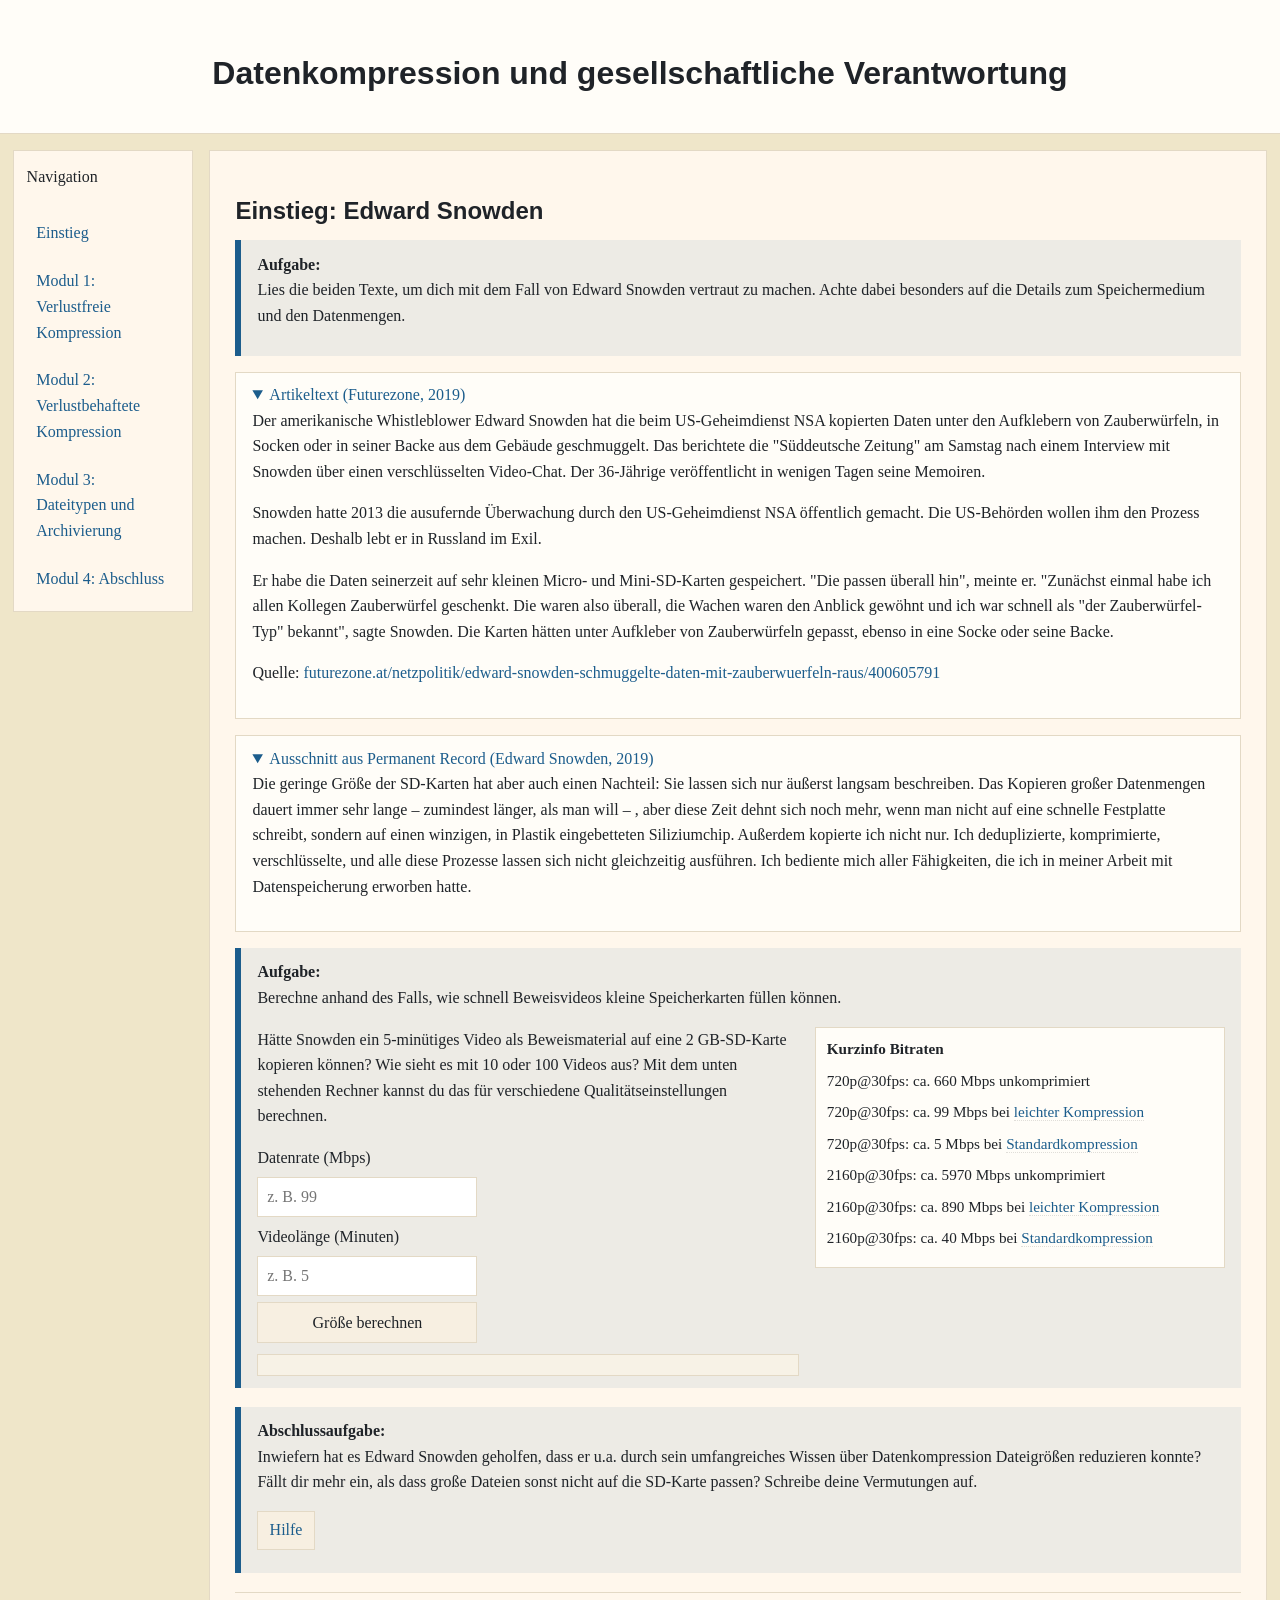
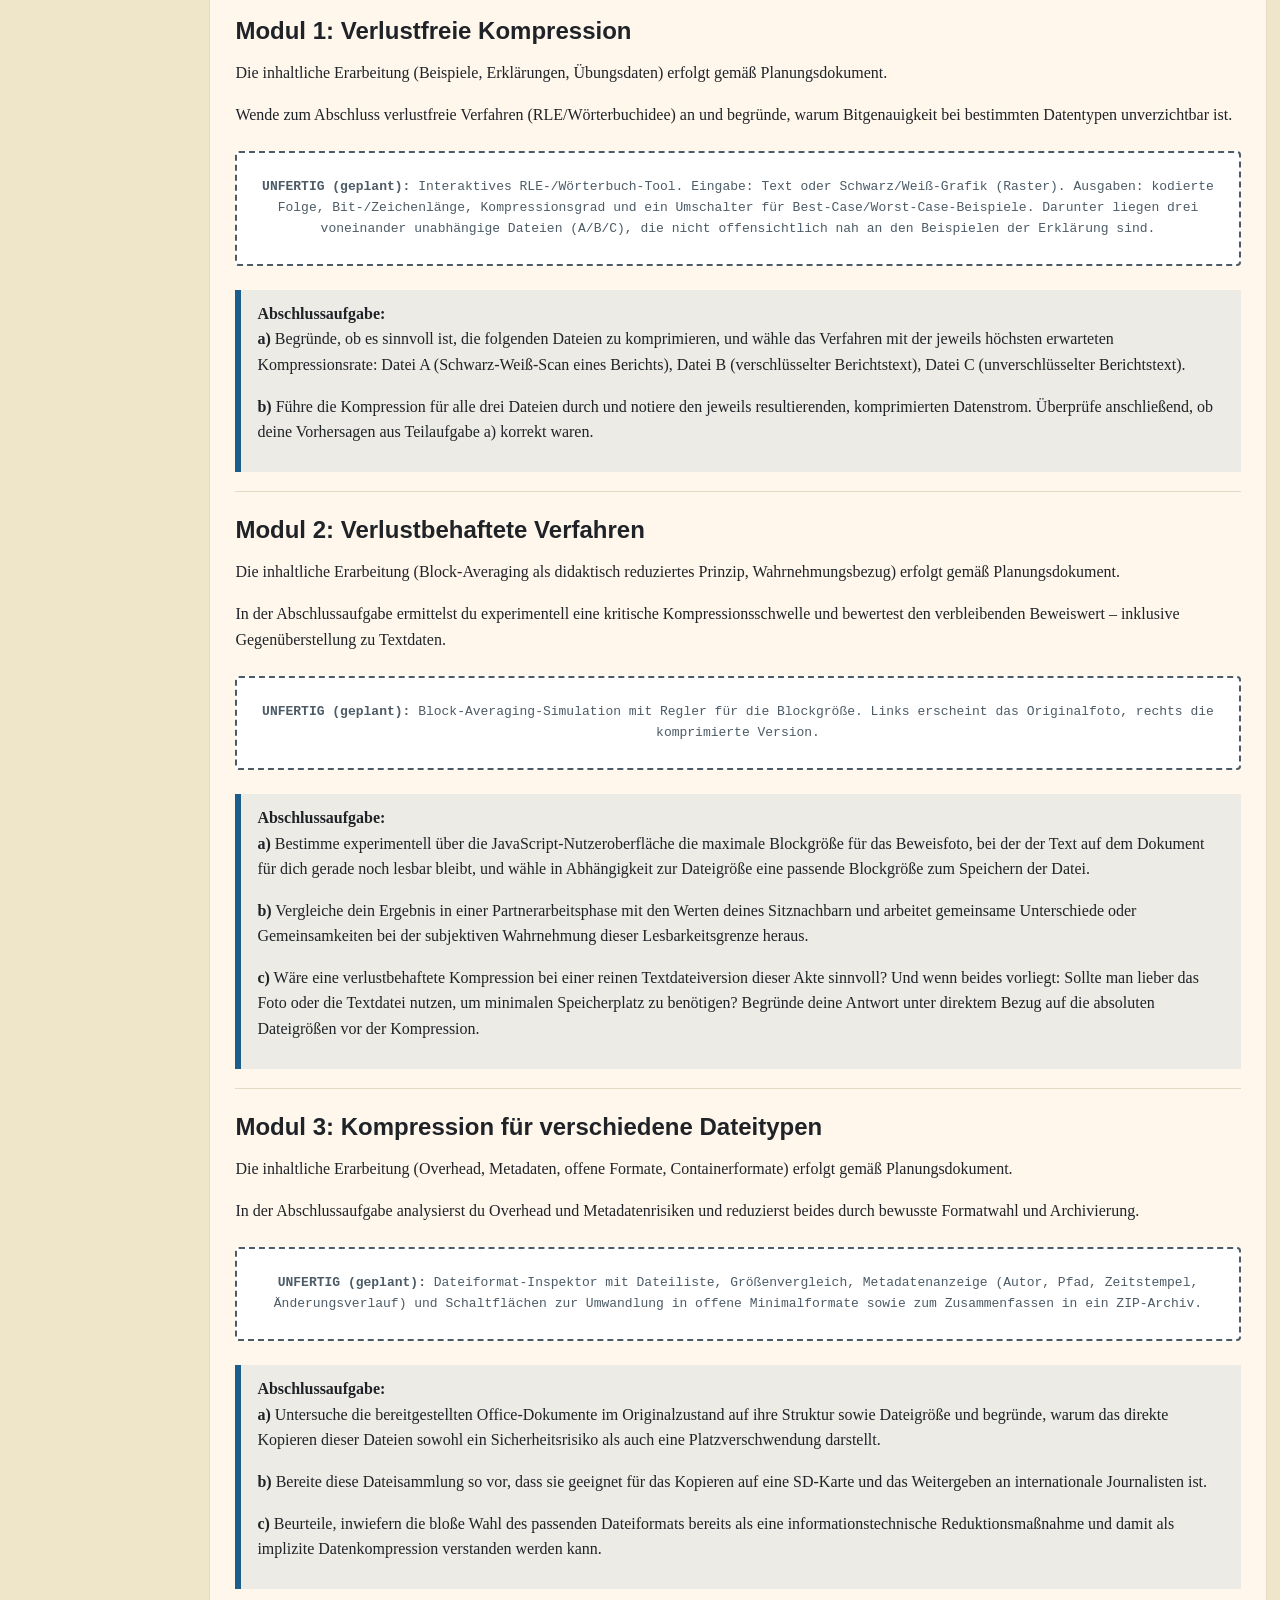
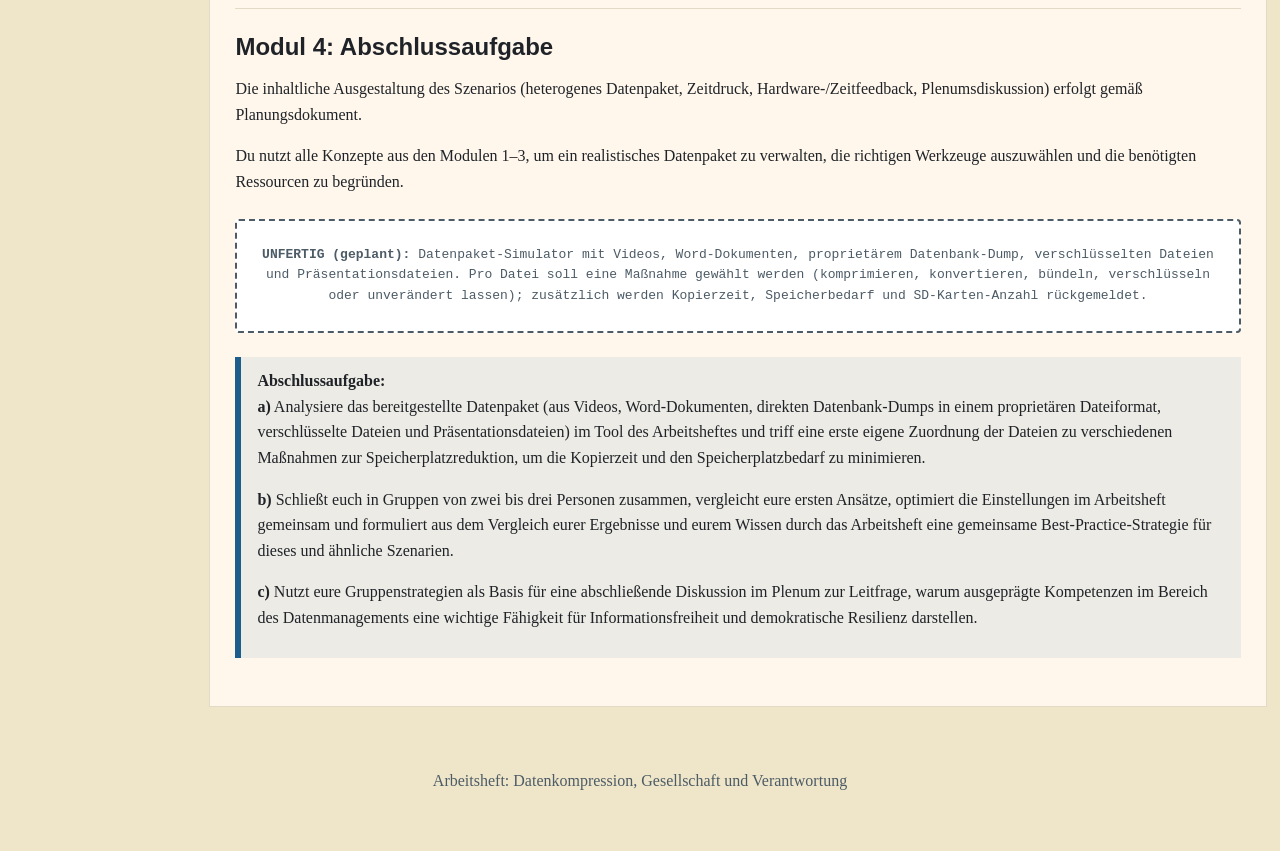
==== index.html @ 62217129 "einstieg und abschlussaufgaben done" ====
<!doctype html>
<html lang="de">
<head>
  <meta charset="utf-8">
  <meta name="viewport" content="width=device-width, initial-scale=1">
  <title></title>
  <link rel="stylesheet" href="style.css">
</head>
<body>
  <header class="hero">
    <div class="container hero-inner">
      <div>
        <p class="overline" data-lang="header.overline"></p>
        <h1 data-lang="header.title"></h1>
      </div>
      <button class="nav-toggle" id="navToggle" type="button" data-lang="nav.toggle"></button>
    </div>
  </header>

  <div class="page">
    <aside class="side-nav" id="sideNav">
      <nav aria-label="Inhalt">
        <p class="nav-title" data-lang="nav.title"></p>
        <a href="#intro" class="nav-link" data-lang="nav.intro"></a>
        <a href="#lossless" class="nav-link" data-lang="nav.lossless"></a>
        <a href="#lossy" class="nav-link" data-lang="nav.lossy"></a>
        <a href="#filetypes" class="nav-link" data-lang="nav.filetypes"></a>
        <a href="#final" class="nav-link" data-lang="nav.final"></a>
      </nav>
    </aside>

    <main class="content">
      <section class="panel" id="intro">
        <h2 data-lang="intro.heading"></h2>
        <div class="module-task">
          <span class="task-label" data-lang="common.taskLabel"></span>
          <p data-lang="intro.readTasks"></p>
        </div>
        <details class="article" open>
          <summary data-lang="intro.articleSummary"></summary>
          <div class="article-body">
            <p data-lang="intro.article.p1"></p>
            <p data-lang="intro.article.p2"></p>
            <p data-lang="intro.article.p3"></p>
            <p class="source">
              <span data-lang="intro.article.sourceLabel"></span>
              <a href="https://futurezone.at/netzpolitik/edward-snowden-schmuggelte-daten-mit-zauberwuerfeln-raus/400605791" target="_blank" rel="noreferrer" data-lang="intro.article.sourceLink"></a>
            </p>
          </div>
        </details>
        <details class="article quote-box" open>
          <summary data-lang="intro.quoteSummary"></summary>
          <div class="article-body">
            <p data-lang="intro.article.p4"></p>
          </div>
        </details>
        <div class="module-task">
          <span class="task-label" data-lang="common.taskLabel"></span>
          <p data-lang="intro.taskIntro"></p>

          <div class="intro-task-grid">
            <div>
              <p data-lang="intro.taskText"></p>
              <div class="intro-calc">
                <label for="bitrateInput" data-lang="intro.inputBitrateLabel"></label>
                <input id="bitrateInput" type="number" min="0" step="0.1" data-lang-attr="placeholder:intro.inputBitratePlaceholder">

                <label for="durationInput" data-lang="intro.inputDurationLabel"></label>
                <input id="durationInput" type="number" min="0" step="0.1" data-lang-attr="placeholder:intro.inputDurationPlaceholder">

                <button id="introCalcBtn" type="button" data-lang="intro.calcButton"></button>
              </div>
              <p id="introCalcResult" class="intro-result" aria-live="polite"></p>
              <div class="sd-card-bar" aria-label="Füllstand der SD-Karte">
                <div id="sdCardBarFill" class="sd-card-bar-fill"></div>
                <span id="sdCardBarText" class="sd-card-bar-text"></span>
              </div>
            </div>

            <aside class="rate-info">
              <p class="rate-info-title" data-lang="intro.ratesTitle"></p>
              <p data-lang="intro.rates720pLow"></p>
              <p data-lang="intro.rates720pHigh"></p>
              <p data-lang="intro.rates720pStandard"></p>
              <p data-lang="intro.rates4kLow"></p>
              <p data-lang="intro.rates4kHigh"></p>
              <p data-lang="intro.rates4kStandard"></p>
              <p data-lang="intro.ratesSource"></p>
            </aside>
          </div>
        </div>
        <div class="module-task assumption-task">
          <span class="task-label" data-lang="common.lastTaskLabel"></span>
          <p data-lang="intro.assumptionLabel"></p>
          <div class="help-row">
            <button id="assumptionHelpToggle" class="help-toggle" type="button" data-lang="intro.assumptionHelpButton" aria-controls="assumptionHelpBox" aria-expanded="false"></button>
            <div id="assumptionHelpBox" class="help-box" hidden>
              <p data-lang="intro.assumptionHelpText"></p>
            </div>
          </div>
        </div>
      </section>

      <section class="panel" id="lossless">
        <h2 data-lang="lossless.heading"></h2>
        <p data-lang="lossless.body1"></p>
        <p data-lang="lossless.body2"></p>
        <div class="ui-mockup" data-lang="lossless.uiPlaceholder"></div>
        <div class="module-task">
          <span class="task-label" data-lang="common.lastTaskLabel"></span>
          <p data-lang="lossless.task1"></p>
          <p data-lang="lossless.task2"></p>
        </div>
      </section>

      <section class="panel" id="lossy">
        <h2 data-lang="lossy.heading"></h2>
        <p data-lang="lossy.body1"></p>
        <p data-lang="lossy.body2"></p>
        <div class="ui-mockup" data-lang="lossy.uiPlaceholder"></div>
        <div class="module-task">
          <span class="task-label" data-lang="common.lastTaskLabel"></span>
          <p data-lang="lossy.task1"></p>
          <p data-lang="lossy.task2"></p>
          <p data-lang="lossy.task3"></p>
        </div>
      </section>

      <section class="panel" id="filetypes">
        <h2 data-lang="filetypes.heading"></h2>
        <p data-lang="filetypes.body1"></p>
        <p data-lang="filetypes.body2"></p>
        <div class="ui-mockup" data-lang="filetypes.uiPlaceholder"></div>
        <div class="module-task">
          <span class="task-label" data-lang="common.lastTaskLabel"></span>
          <p data-lang="filetypes.task1"></p>
          <p data-lang="filetypes.task2"></p>
          <p data-lang="filetypes.task3"></p>
        </div>
      </section>

      <section class="panel" id="final">
        <h2 data-lang="final.heading"></h2>
        <p data-lang="final.body1"></p>
        <p data-lang="final.body2"></p>
        <div class="ui-mockup" data-lang="final.uiPlaceholder"></div>
        <div class="module-task">
          <span class="task-label" data-lang="common.lastTaskLabel"></span>
          <p data-lang="final.task1"></p>
          <p data-lang="final.task2"></p>
          <p data-lang="final.task3"></p>
        </div>
      </section>
    </main>
  </div>

  <footer class="footer">
    <div class="container">
      <p data-lang="footer.text"></p>
    </div>
  </footer>

  <script src="lang/de.js"></script>
  <script src="script.js"></script>
</body>
</html>
---- style.css ----
:root {
  --bg: #efe6c9;
  --paper: #ffffff;
  --box: #fff7ec;
  --ink: #1f2328;
  --muted: #4c5b66;
  --accent: #1c5d8c;
  --border: #e3d9c5;
}

* {
  box-sizing: border-box;
}

body {
  margin: 0;
  font-family: "Source Serif 4", "Merriweather", "Georgia", serif;
  background: var(--bg);
  color: var(--ink);
  line-height: 1.6;
}

h1, h2 {
  font-family: "Source Sans 3", "Gill Sans", "Trebuchet MS", sans-serif;
  margin: 0 0 0.6rem;
}

p {
  margin: 0 0 1rem;
}

a {
  color: var(--accent);
  text-decoration: none;
}

.container {
  width: min(1200px, 98vw);
  margin: 0 auto;
}

.hero {
  padding: 2rem 0 1.5rem;
  border-bottom: 1px solid var(--border);
  background: #fffdf8;
}

.hero-inner {
  display: flex;
  justify-content: space-between;
  gap: 1rem;
}

.hero-inner > div {
  width: 100%;
  text-align: center;
}

.nav-toggle {
  border: 1px solid var(--border);
  background: var(--paper);
  color: var(--accent);
  padding: 0.4rem 0.8rem;
  cursor: pointer;
}

.page {
  display: grid;
  grid-template-columns: minmax(0, 1fr);
  gap: 1rem;
  width: min(1400px, 98vw);
  margin: 0 auto;
  padding: 1rem 0 2rem;
}

.side-nav {
  background: var(--box);
  border: 1px solid var(--border);
  padding: 0.8rem;
  position: sticky;
  top: 1rem;
  align-self: start;
  max-height: none;
  overflow: visible;
  transform: translateX(-110%);
}

.nav-open .side-nav {
  transform: translateX(0);
}

.side-nav nav {
  display: grid;
  gap: 0.5rem;
}

.content {
  background: var(--box);
  border: 1px solid var(--border);
  padding: 1.4rem 1.6rem 1.8rem;
}

.panel {
  padding: 1.2rem 0;
  border-bottom: 1px solid var(--border);
}

.panel:last-of-type {
  border-bottom: none;
}

.lead {
  color: var(--muted);
}

.article {
  margin-top: 1rem;
  border: 1px solid var(--border);
  background: #fffdf8;
  padding: 0.6rem 1rem 1rem;
}

.quote-box {
  margin-bottom: 1rem;
}

.article summary {
  cursor: pointer;
  color: var(--accent);
}

.gloss {
  cursor: help;
  border-bottom: 1px dotted rgba(0,0,0,0.12);
  color: var(--accent);
}

.gloss {
  position: relative;
  z-index: 1;
}
.gloss::after {
  content: attr(data-tooltip);
  position: absolute;
  right: 0;
  left: auto;
  transform: none;
  bottom: calc(100% + 8px);
  background: #122;
  color: #fff;
  padding: 6px 8px;
  white-space: normal;
  width: min(640px, 85vw);
  text-align: left;
  line-height: 1.35;
  font-size: 0.85rem;
  border-radius: 4px;
  display: none;
  box-shadow: 0 4px 10px rgba(0,0,0,0.15);
  overflow-wrap: break-word;
}
.gloss::before {
  content: "";
  position: absolute;
  left: 50%;
  transform: translateX(-50%);
  bottom: calc(100% + 4px);
  border: 6px solid transparent;
  border-top-color: #122;
  display: none;
}
.gloss:hover::after,
.gloss:hover::before {
  display: block;
}

.module-task {
  border-left: 6px solid var(--accent);
  background: rgba(28,93,140,0.08);
  padding: 0.7rem 1rem;
}

.task-label {
  font-weight: 700;
}

.intro-calc {
  display: grid;
  gap: 0.4rem;
  margin: 0.6rem 0;
}

.intro-task-grid {
  display: grid;
  gap: 1rem;
}

.rate-info {
  border: 1px solid var(--border);
  background: #fffdf8;
  padding: 0.6rem 0.7rem;
}

.rate-info p {
  margin: 0 0 0.45rem;
  font-size: 0.95rem;
}

.rate-info p:last-child {
  margin-bottom: 0;
}

.ui-mockup {
  border: 2px dashed var(--muted);
  background: var(--paper);
  padding: 1.5rem;
  margin: 1.5rem 0;
  font-family: monospace;
  text-align: center;
  color: var(--muted);
  border-radius: 4px;
}

.rate-info-title {
  font-weight: 700;
}

.intro-calc input,
.intro-calc button {
  max-width: 220px;
  padding: 0.4rem 0.55rem;
  border: 1px solid var(--border);
  background: #fff;
  color: var(--ink);
  font: inherit;
}

.intro-calc button {
  cursor: pointer;
  background: #f7efe1;
}

.intro-result {
  margin: 0.5rem 0 0;
  color: var(--ink);
}

.sd-card-bar {
  position: relative;
  margin-top: 0.7rem;
  width: 100%;
  height: 1.4rem;
  border: 1px solid var(--border);
  background: #f7f2e6;
  overflow: hidden;
}

.sd-card-bar-fill {
  position: absolute;
  inset: 0 auto 0 0;
  width: 0;
  background: linear-gradient(90deg, #76b24f, #3f8f4b);
  transition: width 160ms ease;
}

.sd-card-bar-fill--overflow {
  background: linear-gradient(90deg, #d45b5b, #a92f2f);
}

.sd-card-bar-text {
  position: absolute;
  inset: 0;
  display: flex;
  align-items: center;
  justify-content: center;
  font-size: 0.85rem;
  color: #122;
  mix-blend-mode: normal;
  pointer-events: none;
}

.assumption-task {
  margin-top: 1.2rem;
}

.help-row {
  display: flex;
  align-items: center;
  gap: 0.5rem;
  margin: 0.35rem 0 0.75rem;
  flex-wrap: nowrap;
}

.help-toggle {
  display: inline-flex;
  flex: 0 0 auto;
  align-items: center;
  gap: 0.35rem;
  padding: 0.35rem 0.7rem;
  border: 1px solid var(--border);
  border-radius: 0;
  background: #f7efe1;
  color: var(--accent);
  font: inherit;
  cursor: pointer;
}

.help-box {
  display: block;
  flex: 1 1 auto;
  min-width: 0;
  padding: 0.65rem 0.75rem;
  border: 1px solid var(--border);
  background: #fffdf8;
  border-radius: 0;
}

.help-box[hidden] {
  display: none;
}

.help-box p {
  margin: 0;
  font-size: 0.95rem;
}

.assumption-textarea {
  width: 100%;
  min-height: 100px;
  padding: 0.6rem;
  border: 1px solid var(--border);
  background: #fff;
  color: var(--ink);
  font-family: "Source Serif 4", "Merriweather", "Georgia", serif;
  font-size: 0.95rem;
  line-height: 1.5;
  border-radius: 3px;
}

.side-nav nav a.nav-link {
  display: block;
  padding: 0.45rem 0.6rem;
  border-radius: 6px;
  transition: background-color 120ms ease, color 120ms ease;
}
.side-nav nav a.nav-link:hover {
  background: rgba(0,0,0,0.06);
  color: var(--ink);
}

.footer {
  padding: 1.8rem 0 2.6rem;
  color: var(--muted);
  text-align: center;
}

@media (min-width: 960px) {
  .page {
    grid-template-columns: 180px minmax(0, 1fr);
  }

  .side-nav {
    transform: translateX(0);
  }

  .nav-toggle {
    display: none;
  }

  .intro-task-grid {
    grid-template-columns: minmax(0, 1fr) 410px;
    align-items: start;
  }
}
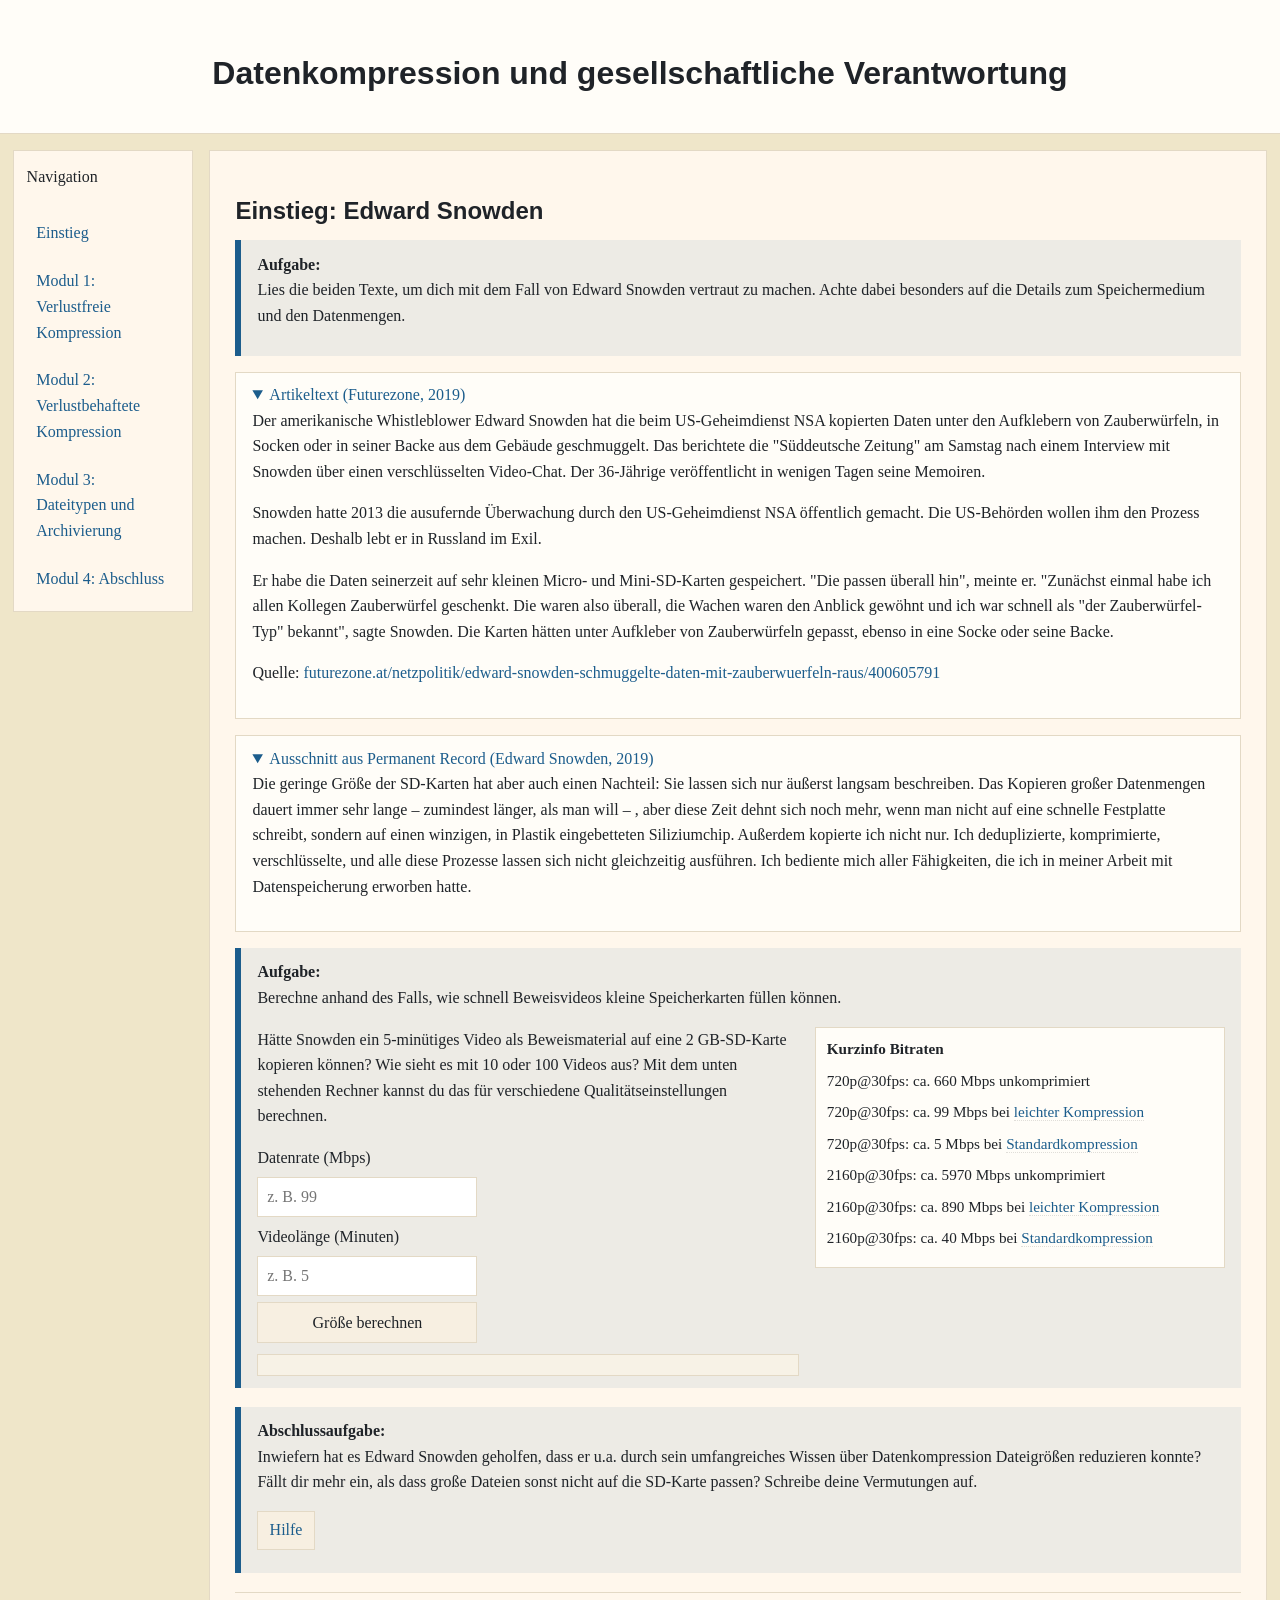
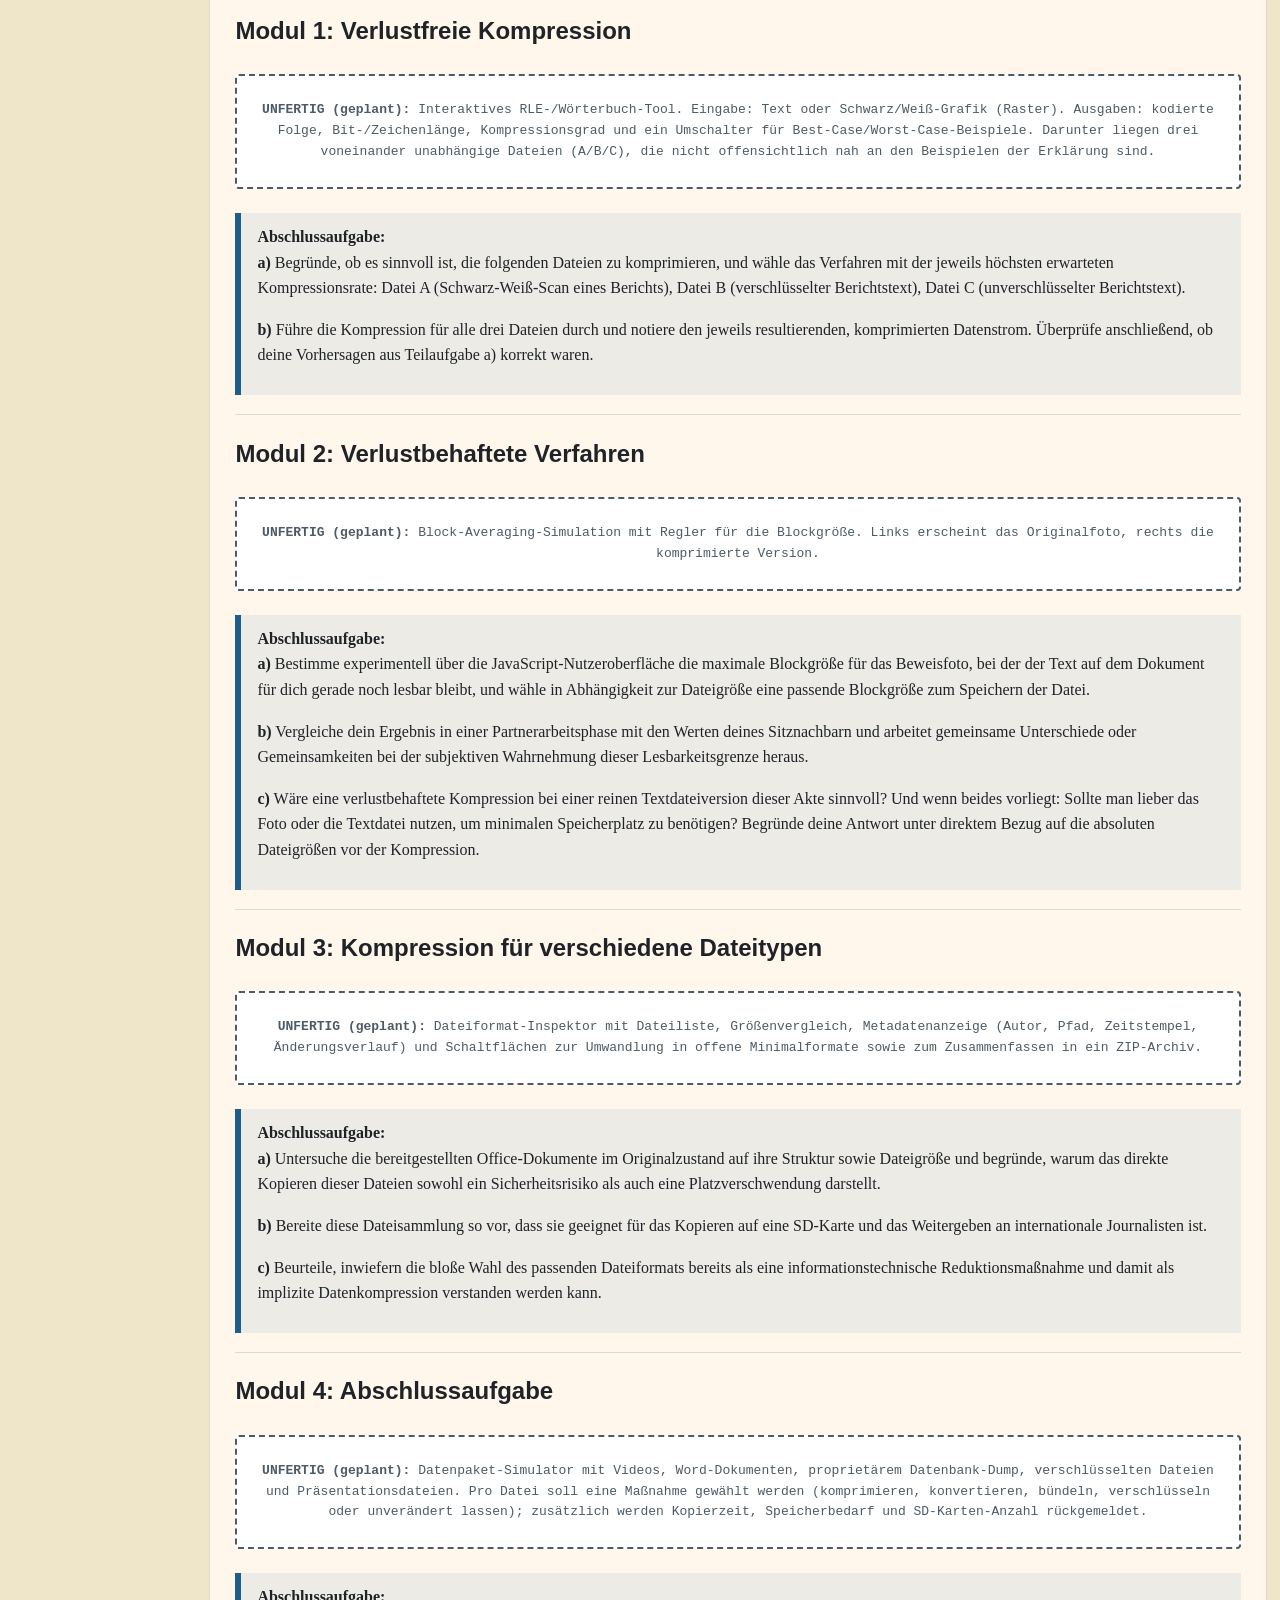
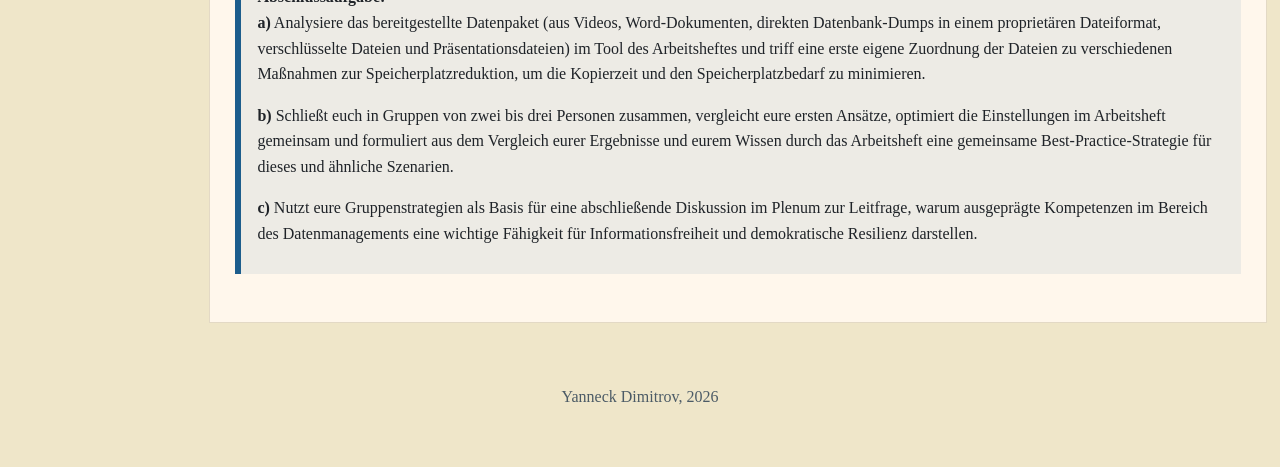
==== commit 14574adf: "small fix, no new content" ====
--- a/index.html
+++ b/index.html
@@ -103,8 +103,6 @@
 
       <section class="panel" id="lossless">
         <h2 data-lang="lossless.heading"></h2>
-        <p data-lang="lossless.body1"></p>
-        <p data-lang="lossless.body2"></p>
         <div class="ui-mockup" data-lang="lossless.uiPlaceholder"></div>
         <div class="module-task">
           <span class="task-label" data-lang="common.lastTaskLabel"></span>
@@ -115,8 +113,6 @@
 
       <section class="panel" id="lossy">
         <h2 data-lang="lossy.heading"></h2>
-        <p data-lang="lossy.body1"></p>
-        <p data-lang="lossy.body2"></p>
         <div class="ui-mockup" data-lang="lossy.uiPlaceholder"></div>
         <div class="module-task">
           <span class="task-label" data-lang="common.lastTaskLabel"></span>
@@ -128,8 +124,6 @@
 
       <section class="panel" id="filetypes">
         <h2 data-lang="filetypes.heading"></h2>
-        <p data-lang="filetypes.body1"></p>
-        <p data-lang="filetypes.body2"></p>
         <div class="ui-mockup" data-lang="filetypes.uiPlaceholder"></div>
         <div class="module-task">
           <span class="task-label" data-lang="common.lastTaskLabel"></span>
@@ -141,8 +135,6 @@
 
       <section class="panel" id="final">
         <h2 data-lang="final.heading"></h2>
-        <p data-lang="final.body1"></p>
-        <p data-lang="final.body2"></p>
         <div class="ui-mockup" data-lang="final.uiPlaceholder"></div>
         <div class="module-task">
           <span class="task-label" data-lang="common.lastTaskLabel"></span>
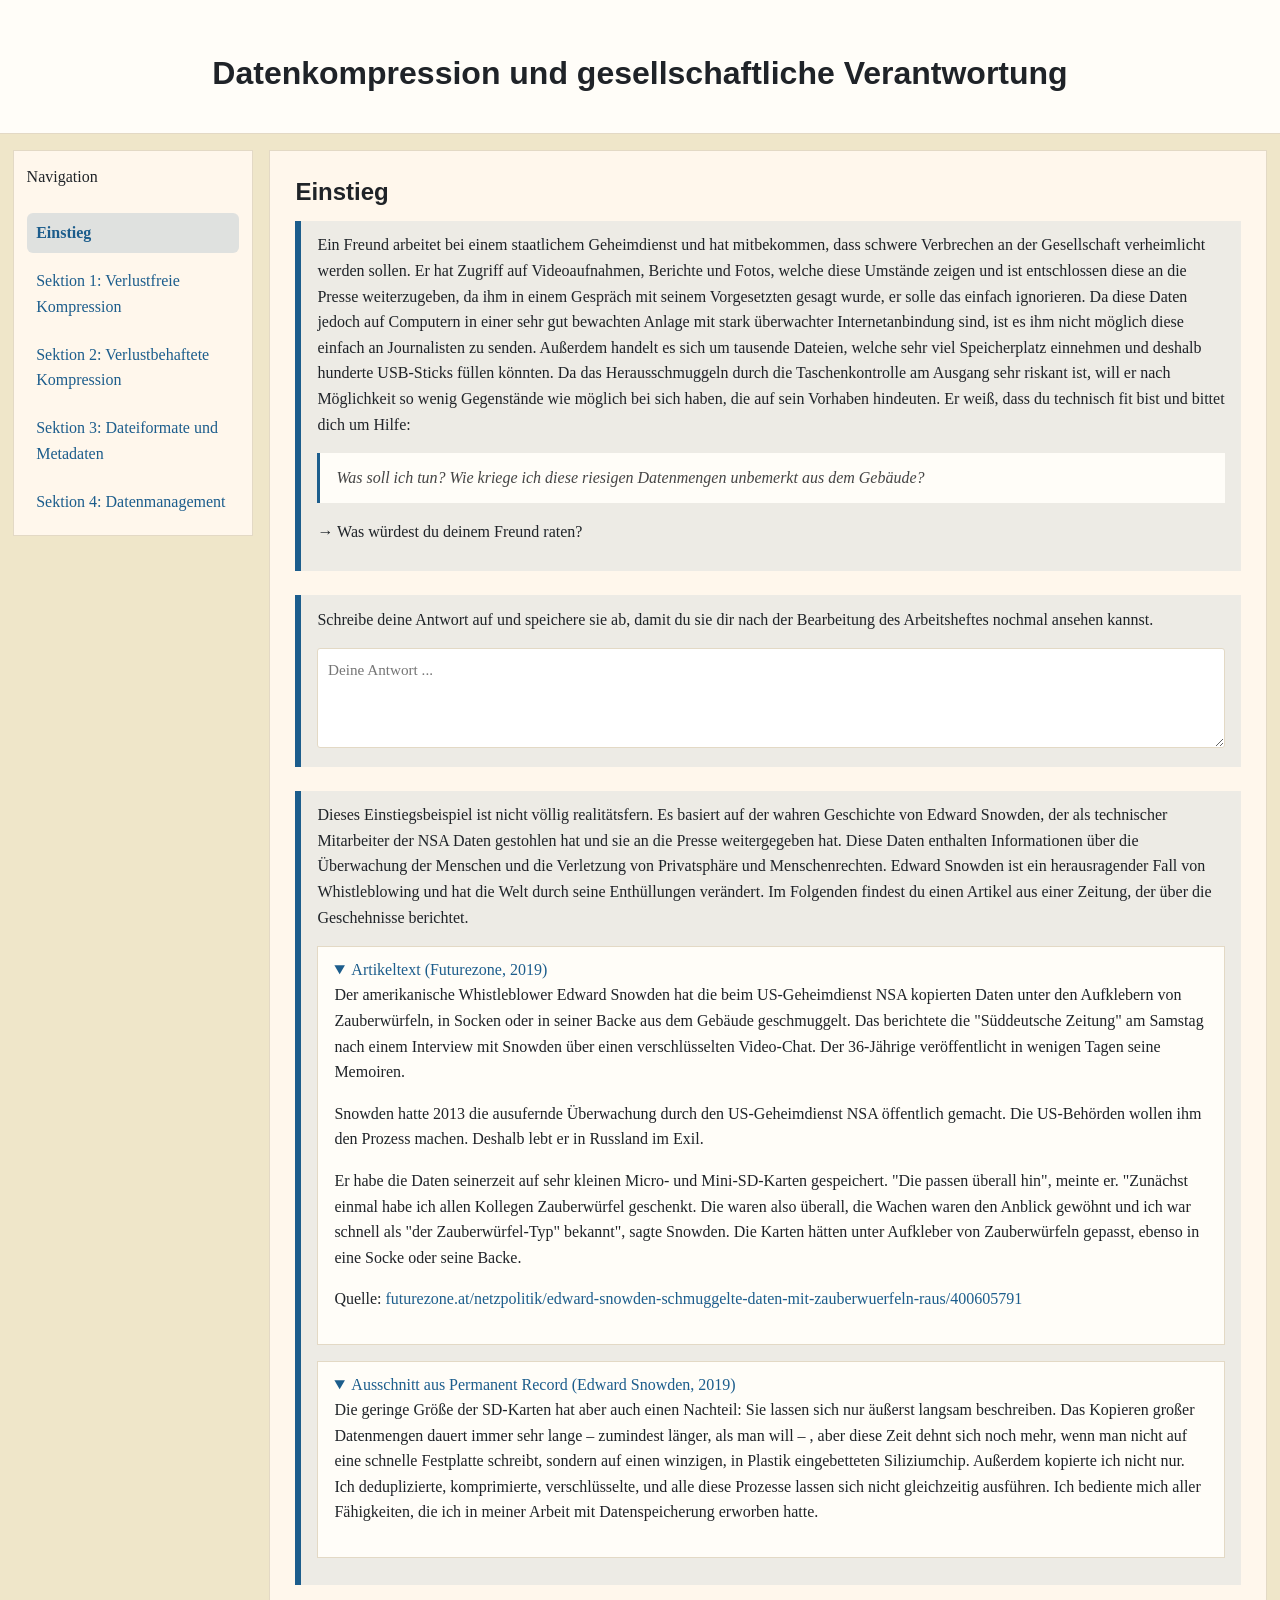
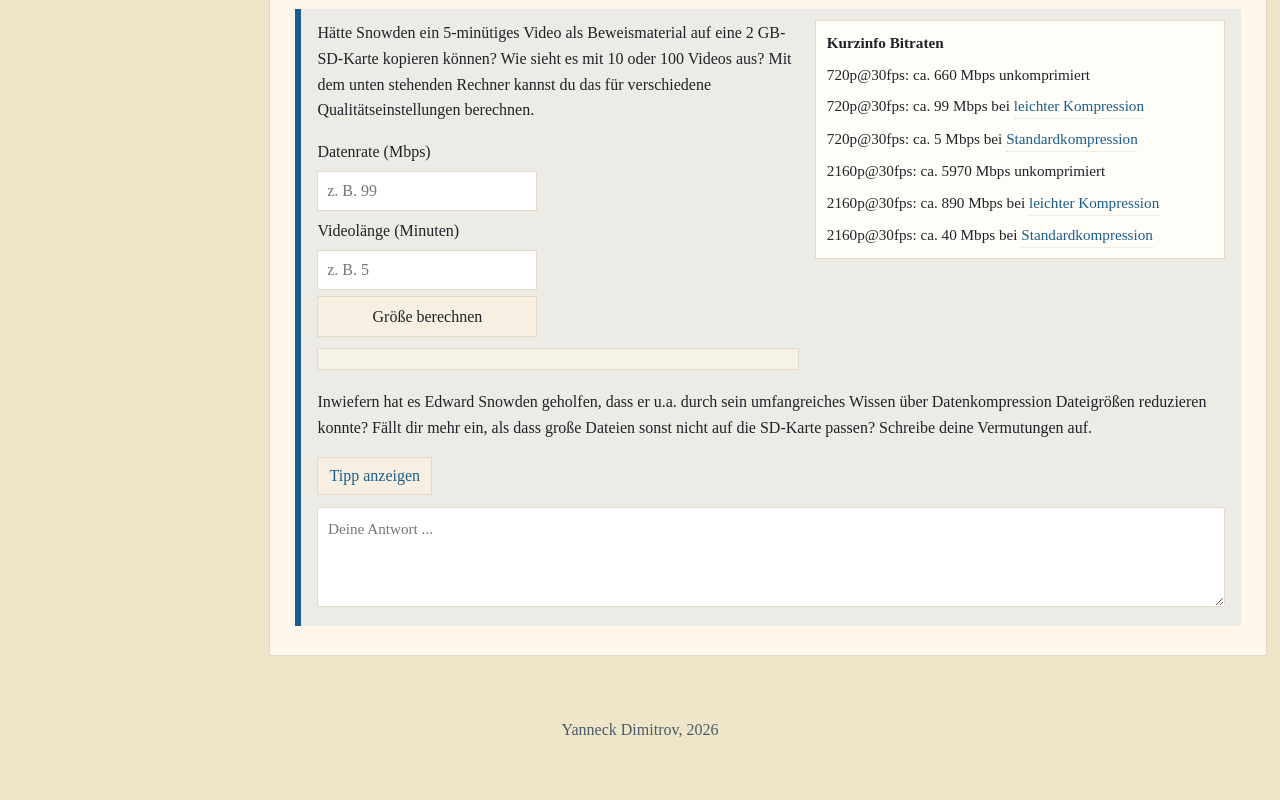
==== commit 969c4fe2: "Erste bearbeitbare Version" ====
--- a/index.html
+++ b/index.html
@@ -21,7 +21,7 @@
     <aside class="side-nav" id="sideNav">
       <nav aria-label="Inhalt">
         <p class="nav-title" data-lang="nav.title"></p>
-        <a href="#intro" class="nav-link" data-lang="nav.intro"></a>
+        <a href="#intro" class="nav-link is-active" aria-current="page" data-lang="nav.intro"></a>
         <a href="#lossless" class="nav-link" data-lang="nav.lossless"></a>
         <a href="#lossy" class="nav-link" data-lang="nav.lossy"></a>
         <a href="#filetypes" class="nav-link" data-lang="nav.filetypes"></a>
@@ -30,34 +30,40 @@
     </aside>
 
     <main class="content">
-      <section class="panel" id="intro">
+      <section class="panel is-active" id="intro">
         <h2 data-lang="intro.heading"></h2>
-        <div class="module-task">
-          <span class="task-label" data-lang="common.taskLabel"></span>
-          <p data-lang="intro.readTasks"></p>
-        </div>
-        <details class="article" open>
-          <summary data-lang="intro.articleSummary"></summary>
-          <div class="article-body">
-            <p data-lang="intro.article.p1"></p>
-            <p data-lang="intro.article.p2"></p>
-            <p data-lang="intro.article.p3"></p>
-            <p class="source">
-              <span data-lang="intro.article.sourceLabel"></span>
-              <a href="https://futurezone.at/netzpolitik/edward-snowden-schmuggelte-daten-mit-zauberwuerfeln-raus/400605791" target="_blank" rel="noreferrer" data-lang="intro.article.sourceLink"></a>
-            </p>
-          </div>
-        </details>
-        <details class="article quote-box" open>
-          <summary data-lang="intro.quoteSummary"></summary>
-          <div class="article-body">
-            <p data-lang="intro.article.p4"></p>
-          </div>
-        </details>
-        <div class="module-task">
-          <span class="task-label" data-lang="common.taskLabel"></span>
-          <p data-lang="intro.taskIntro"></p>
-
+        <div class="section-task">
+          <p data-lang="intro.scenario"></p>
+          <blockquote class="task-quote" data-lang="intro.scenarioQuote"></blockquote>
+          <p data-lang="intro.scenarioQuestion"></p>
+        </div>
+        <div class="section-task">
+          <p data-lang="intro.answerTask"></p>
+          <textarea class="assumption-textarea" id="answer-intro"
+                    data-lang-attr="placeholder:common.answerPlaceholder"></textarea>
+        </div>
+        <div class="section-task">
+          <p data-lang="intro.snowdenIntro"></p>
+          <details class="article" open>
+            <summary data-lang="intro.articleSummary"></summary>
+            <div class="article-body">
+              <p data-lang="intro.article.p1"></p>
+              <p data-lang="intro.article.p2"></p>
+              <p data-lang="intro.article.p3"></p>
+              <p class="source">
+                <span data-lang="intro.article.sourceLabel"></span>
+                <a href="https://futurezone.at/netzpolitik/edward-snowden-schmuggelte-daten-mit-zauberwuerfeln-raus/400605791" target="_blank" rel="noreferrer" data-lang="intro.article.sourceLink"></a>
+              </p>
+            </div>
+          </details>
+          <details class="article quote-box" open>
+            <summary data-lang="intro.quoteSummary"></summary>
+            <div class="article-body">
+              <p data-lang="intro.article.p4"></p>
+            </div>
+          </details>
+        </div>
+        <div class="section-task">
           <div class="intro-task-grid">
             <div>
               <p data-lang="intro.taskText"></p>
@@ -85,62 +91,293 @@
               <p data-lang="intro.rates4kLow"></p>
               <p data-lang="intro.rates4kHigh"></p>
               <p data-lang="intro.rates4kStandard"></p>
-              <p data-lang="intro.ratesSource"></p>
             </aside>
           </div>
-        </div>
-        <div class="module-task assumption-task">
-          <span class="task-label" data-lang="common.lastTaskLabel"></span>
-          <p data-lang="intro.assumptionLabel"></p>
+          <p class="assumption-task" data-lang="intro.reflectionTask"></p>
           <div class="help-row">
-            <button id="assumptionHelpToggle" class="help-toggle" type="button" data-lang="intro.assumptionHelpButton" aria-controls="assumptionHelpBox" aria-expanded="false"></button>
-            <div id="assumptionHelpBox" class="help-box" hidden>
-              <p data-lang="intro.assumptionHelpText"></p>
+            <button class="help-toggle" type="button"
+                    data-lang="common.showHint"
+                    aria-controls="hint-intro-reflection"
+                    aria-expanded="false"></button>
+            <div id="hint-intro-reflection" class="help-box" hidden>
+              <p data-lang="intro.reflectionHint"></p>
             </div>
           </div>
+          <textarea class="assumption-textarea" id="answer-intro-reflection"
+                    data-lang-attr="placeholder:common.answerPlaceholder"></textarea>
         </div>
       </section>
 
-      <section class="panel" id="lossless">
+      <section class="panel" id="lossless" hidden>
         <h2 data-lang="lossless.heading"></h2>
-        <div class="ui-mockup" data-lang="lossless.uiPlaceholder"></div>
-        <div class="module-task">
-          <span class="task-label" data-lang="common.lastTaskLabel"></span>
-          <p data-lang="lossless.task1"></p>
-          <p data-lang="lossless.task2"></p>
+
+        <div class="section-task">
+          <p class="task-title" data-lang="lossless.task1.title"></p>
+          <p data-lang="lossless.task1.intro"></p>
+          <div class="widget-placeholder" id="widget-s1-bitflip"
+               data-lang="lossless.task1.widgetPlaceholder"></div>
+          <p data-lang="lossless.task1.a.text"></p>
+          <textarea class="assumption-textarea" id="answer-s1-1a"
+                    data-lang-attr="placeholder:common.answerPlaceholder"></textarea>
+          <p data-lang="lossless.task1.b.text"></p>
+          <textarea class="assumption-textarea" id="answer-s1-1b"
+                    data-lang-attr="placeholder:common.answerPlaceholder"></textarea>
+        </div>
+
+        <p data-lang="lossless.intro.p1"></p>
+        <p data-lang="lossless.transition"></p>
+
+        <div class="section-task">
+          <p class="task-title" data-lang="lossless.task2.title"></p>
+          <p data-lang="lossless.task2.intro"></p>
+          <div class="widget-placeholder" id="widget-s1-rle"
+               data-lang="lossless.task2.widgetPlaceholder"></div>
+          <p data-lang="lossless.task2.a.text"></p>
+          <textarea class="assumption-textarea" id="answer-s1-2a"
+                    data-lang-attr="placeholder:common.answerPlaceholder"></textarea>
+          <p data-lang="lossless.task2.b.text"></p>
+          <textarea class="assumption-textarea" id="answer-s1-2b"
+                    data-lang-attr="placeholder:common.answerPlaceholder"></textarea>
+          <p data-lang="lossless.task2.c.text"></p>
+          <textarea class="assumption-textarea" id="answer-s1-2c"
+                    data-lang-attr="placeholder:common.answerPlaceholder"></textarea>
+        </div>
+
+        <div class="section-task">
+          <p class="task-title" data-lang="lossless.task3.title"></p>
+          <div class="widget-placeholder" id="widget-s1-rle-text"
+               data-lang="lossless.task2.a.widgetPlaceholder"></div>
+          <p data-lang="lossless.task3.a.text"></p>
+          <textarea class="assumption-textarea" id="answer-s1-3a"
+                    data-lang-attr="placeholder:common.answerPlaceholder"></textarea>
+          <p data-lang="lossless.task3.b.text"></p>
+          <textarea class="assumption-textarea" id="answer-s1-3b"
+                    data-lang-attr="placeholder:common.answerPlaceholder"></textarea>
+          <p data-lang="lossless.task3.c.text"></p>
+          <textarea class="assumption-textarea" id="answer-s1-3c"
+                    data-lang-attr="placeholder:common.answerPlaceholder"></textarea>
+          <div class="widget-placeholder" id="widget-s1-dict"
+               data-lang="lossless.task3.widgetPlaceholder"></div>
+          <div class="help-row">
+            <button class="help-toggle" type="button"
+                    data-lang="common.showHint"
+                    aria-controls="hint-s1-3c-explanation"
+                    aria-expanded="false"></button>
+            <div id="hint-s1-3c-explanation" class="help-box" hidden>
+              <p data-lang="lossless.task3.c.explanation"></p>
+            </div>
+          </div>
+          <p data-lang="lossless.task3.d.text"></p>
+          <textarea class="assumption-textarea" id="answer-s1-3d"
+                    data-lang-attr="placeholder:common.answerPlaceholder"></textarea>
+        </div>
+
+        <div class="section-task">
+          <p class="task-title" data-lang="lossless.task4.title"></p>
+          <blockquote class="task-quote" data-lang="lossless.task4.quotePlain"></blockquote>
+          <p data-lang="lossless.task4.a.text"></p>
+          <blockquote class="task-quote" data-lang="lossless.task4.quoteEncrypted"></blockquote>
+          <textarea class="assumption-textarea" id="answer-s1-4a"
+                    data-lang-attr="placeholder:common.answerPlaceholder"></textarea>
+          <p data-lang="lossless.task4.b.text"></p>
+          <textarea class="assumption-textarea" id="answer-s1-4b"
+                    data-lang-attr="placeholder:common.answerPlaceholder"></textarea>
+        </div>
+
+        <div class="section-task">
+          <p class="task-title" data-lang="lossless.closing.title"></p>
+          <p data-lang="lossless.closing.intro"></p>
+          <p data-lang="lossless.closing.a.text"></p>
+          <textarea class="assumption-textarea" id="answer-s1-cb"
+                    data-lang-attr="placeholder:common.answerPlaceholder"></textarea>
+          <p data-lang="lossless.closing.b.text"></p>
+          <div class="widget-placeholder" id="widget-s1-efficiency"
+               data-lang="lossless.task4.widgetPlaceholder"></div>
         </div>
       </section>
 
-      <section class="panel" id="lossy">
+      <section class="panel" id="lossy" hidden>
         <h2 data-lang="lossy.heading"></h2>
-        <div class="ui-mockup" data-lang="lossy.uiPlaceholder"></div>
-        <div class="module-task">
-          <span class="task-label" data-lang="common.lastTaskLabel"></span>
-          <p data-lang="lossy.task1"></p>
-          <p data-lang="lossy.task2"></p>
-          <p data-lang="lossy.task3"></p>
+
+        <p data-lang="lossy.intro.p1"></p>
+        <p data-lang="lossy.intro.p2"></p>
+
+        <div class="section-task">
+          <p class="task-title" data-lang="lossy.task1.title"></p>
+          <p data-lang="lossy.task1.intro"></p>
+          <div class="widget-placeholder" id="widget-s2-blockavg"
+               data-lang="lossy.task1.widgetPlaceholder"></div>
+          <p data-lang="lossy.task1.a.text"></p>
+          <textarea class="assumption-textarea" id="answer-s2-1a"
+                    data-lang-attr="placeholder:common.answerPlaceholder"></textarea>
+          <p data-lang="lossy.task1.b.text"></p>
+          <textarea class="assumption-textarea" id="answer-s2-1b"
+                    data-lang-attr="placeholder:common.answerPlaceholder"></textarea>
+          <p data-lang="lossy.task1.c.text"></p>
+          <textarea class="assumption-textarea" id="answer-s2-1c"
+                    data-lang-attr="placeholder:common.answerPlaceholder"></textarea>
+        </div>
+
+        <div class="explanation-box">
+          <p data-lang="lossy.explanation.p1"></p>
+          <p data-lang="lossy.explanation.p2"></p>
+        </div>
+
+        <div class="section-task">
+          <p class="task-title" data-lang="lossy.task2.title"></p>
+          <div class="widget-placeholder" id="widget-s2-blocksize"
+               data-lang="lossy.task2.widgetPlaceholder"></div>
+          <p data-lang="lossy.task2.a.text"></p>
+          <textarea class="assumption-textarea" id="answer-s2-2a"
+                    data-lang-attr="placeholder:common.answerPlaceholder"></textarea>
+          <p data-lang="lossy.task2.b.text"></p>
+          <textarea class="assumption-textarea" id="answer-s2-2b"
+                    data-lang-attr="placeholder:common.answerPlaceholder"></textarea>
+        </div>
+
+        <div class="section-task">
+          <p class="task-title" data-lang="lossy.task3.title"></p>
+          <p data-lang="lossy.task3.a.text"></p>
+          <textarea class="assumption-textarea" id="answer-s2-3a"
+                    data-lang-attr="placeholder:common.answerPlaceholder"></textarea>
+          <p data-lang="lossy.task3.b.text"></p>
+          <textarea class="assumption-textarea" id="answer-s2-3b"
+                    data-lang-attr="placeholder:common.answerPlaceholder"></textarea>
+          <p data-lang="lossy.task3.c.text"></p>
+          <textarea class="assumption-textarea" id="answer-s2-3c"
+                    data-lang-attr="placeholder:common.answerPlaceholder"></textarea>
+        </div>
+
+        <div class="section-task">
+          <p class="task-title" data-lang="lossy.closing.title"></p>
+          <p data-lang="lossy.closing.intro"></p>
+          <p data-lang="lossy.closing.a.text"></p>
+          <textarea class="assumption-textarea" id="answer-s2-ca"
+                    data-lang-attr="placeholder:common.answerPlaceholder"></textarea>
+          <p data-lang="lossy.closing.b.text"></p>
+          <textarea class="assumption-textarea" id="answer-s2-cb"
+                    data-lang-attr="placeholder:common.answerPlaceholder"></textarea>
         </div>
       </section>
 
-      <section class="panel" id="filetypes">
+      <section class="panel" id="filetypes" hidden>
         <h2 data-lang="filetypes.heading"></h2>
-        <div class="ui-mockup" data-lang="filetypes.uiPlaceholder"></div>
-        <div class="module-task">
-          <span class="task-label" data-lang="common.lastTaskLabel"></span>
-          <p data-lang="filetypes.task1"></p>
-          <p data-lang="filetypes.task2"></p>
-          <p data-lang="filetypes.task3"></p>
+
+        <p data-lang="filetypes.intro.p1"></p>
+        <p data-lang="filetypes.intro.p2"></p>
+
+        <div class="section-task">
+          <p class="task-title" data-lang="filetypes.task1.title"></p>
+          <p data-lang="filetypes.task1.intro"></p>
+          <div class="widget-placeholder" id="widget-s3-fileinspector"
+               data-lang="filetypes.task1.widgetPlaceholder"></div>
+          <p data-lang="filetypes.task1.a.text"></p>
+          <textarea class="assumption-textarea" id="answer-s3-1a"
+                    data-lang-attr="placeholder:common.answerPlaceholder"></textarea>
+          <p data-lang="filetypes.task1.b.text"></p>
+          <textarea class="assumption-textarea" id="answer-s3-1b"
+                    data-lang-attr="placeholder:common.answerPlaceholder"></textarea>
+        </div>
+
+        <div class="section-task">
+          <p class="task-title" data-lang="filetypes.task2.title"></p>
+          <p data-lang="filetypes.task2.intro"></p>
+          <p data-lang="filetypes.task2.a.text"></p>
+          <textarea class="assumption-textarea" id="answer-s3-2a"
+                    data-lang-attr="placeholder:common.answerPlaceholder"></textarea>
+          <p data-lang="filetypes.task2.b.text"></p>
+          <textarea class="assumption-textarea" id="answer-s3-2b"
+                    data-lang-attr="placeholder:common.answerPlaceholder"></textarea>
+        </div>
+
+        <div class="section-task">
+          <p class="task-title" data-lang="filetypes.task3.title"></p>
+          <p data-lang="filetypes.task3.intro"></p>
+          <p data-lang="filetypes.task3.a.text"></p>
+          <textarea class="assumption-textarea" id="answer-s3-3a"
+                    data-lang-attr="placeholder:common.answerPlaceholder"></textarea>
+          <p data-lang="filetypes.task3.b.text"></p>
+          <textarea class="assumption-textarea" id="answer-s3-3b"
+                    data-lang-attr="placeholder:common.answerPlaceholder"></textarea>
+        </div>
+
+        <div class="section-task">
+          <p class="task-title" data-lang="filetypes.task4.title"></p>
+          <p data-lang="filetypes.task4.intro"></p>
+          <div class="widget-placeholder" id="widget-s3-zip"
+               data-lang="filetypes.task4.widgetPlaceholder"></div>
+          <p data-lang="filetypes.task4.a.text"></p>
+          <textarea class="assumption-textarea" id="answer-s3-4a"
+                    data-lang-attr="placeholder:common.answerPlaceholder"></textarea>
+          <p data-lang="filetypes.task4.b.text"></p>
+          <textarea class="assumption-textarea" id="answer-s3-4b"
+                    data-lang-attr="placeholder:common.answerPlaceholder"></textarea>
+          <p data-lang="filetypes.task4.c.text"></p>
+          <textarea class="assumption-textarea" id="answer-s3-4c"
+                    data-lang-attr="placeholder:common.answerPlaceholder"></textarea>
+        </div>
+
+        <div class="section-task">
+          <p class="task-title" data-lang="filetypes.closing.title"></p>
+          <p data-lang="filetypes.closing.a.text"></p>
+          <textarea class="assumption-textarea" id="answer-s3-ca"
+                    data-lang-attr="placeholder:common.answerPlaceholder"></textarea>
+          <p data-lang="filetypes.closing.b.text"></p>
+          <textarea class="assumption-textarea" id="answer-s3-cb"
+                    data-lang-attr="placeholder:common.answerPlaceholder"></textarea>
         </div>
       </section>
 
-      <section class="panel" id="final">
+      <section class="panel" id="final" hidden>
         <h2 data-lang="final.heading"></h2>
-        <div class="ui-mockup" data-lang="final.uiPlaceholder"></div>
-        <div class="module-task">
-          <span class="task-label" data-lang="common.lastTaskLabel"></span>
-          <p data-lang="final.task1"></p>
-          <p data-lang="final.task2"></p>
-          <p data-lang="final.task3"></p>
+
+        <p data-lang="final.intro.p1"></p>
+        <p data-lang="final.intro.p2"></p>
+        <p data-lang="final.intro.p3"></p>
+
+        <div class="section-task">
+          <p class="task-title" data-lang="final.task1.title"></p>
+          <p data-lang="final.task1.note"></p>
+          <div class="widget-placeholder" id="widget-s4-filesystem"
+               data-lang="final.task1.widgetPlaceholder"></div>
+          <p data-lang="final.task1.a.text"></p>
+          <textarea class="assumption-textarea" id="answer-s4-1a"
+                    data-lang-attr="placeholder:common.answerPlaceholder"></textarea>
+          <p data-lang="final.task1.b.text"></p>
+          <textarea class="assumption-textarea" id="answer-s4-1b"
+                    data-lang-attr="placeholder:common.answerPlaceholder"></textarea>
+        </div>
+
+        <div class="section-task">
+          <p class="task-title" data-lang="final.closing.title"></p>
+          <p data-lang="final.closing.a.text"></p>
+          <textarea class="assumption-textarea" id="answer-s4-ca"
+                    data-lang-attr="placeholder:common.answerPlaceholder"></textarea>
+          <p data-lang="final.closing.b.text"></p>
+          <div class="help-row">
+            <button class="help-toggle" type="button"
+                    data-lang="common.showHint"
+                    aria-controls="hint-s4-cb"
+                    aria-expanded="false"></button>
+            <div id="hint-s4-cb" class="help-box" hidden>
+              <p data-lang="final.closing.b.hint"></p>
+            </div>
+          </div>
+          <textarea class="assumption-textarea" id="answer-s4-cb"
+                    data-lang-attr="placeholder:common.answerPlaceholder"></textarea>
+          <p data-lang="final.closing.c.text"></p>
+          <textarea class="assumption-textarea" id="answer-s4-cc"
+                    data-lang-attr="placeholder:common.answerPlaceholder"></textarea>
+        </div>
+
+        <div class="section-task">
+          <p class="task-title" data-lang="final.plenum.title"></p>
+          <p data-lang="final.plenum.note"></p>
+          <ul class="plenum-list">
+            <li data-lang="final.plenum.q1"></li>
+            <li data-lang="final.plenum.q2"></li>
+            <li data-lang="final.plenum.q3"></li>
+          </ul>
         </div>
       </section>
     </main>
@@ -153,6 +390,22 @@
   </footer>
 
   <script src="lang/de.js"></script>
-  <script src="script.js"></script>
+  <script src="lang/widgets_de.js"></script>
+  <script src="img/katze-data.js"></script>
+  <script src="js/lang.js"></script>
+  <script src="js/navigation.js"></script>
+  <script src="js/intro.js"></script>
+  <script src="js/ui.js"></script>
+  <script src="js/widgets/bitflip.js"></script>
+  <script src="js/widgets/rle.js"></script>
+  <script src="js/widgets/rle-text.js"></script>
+  <script src="js/widgets/dict.js"></script>
+  <script src="js/widgets/block-avg.js"></script>
+  <script src="js/widgets/block-size.js"></script>
+  <script src="js/widgets/file-inspector.js"></script>
+  <script src="js/widgets/zip-archive.js"></script>
+  <script src="js/widgets/filesystem.js"></script>
+  <script src="js/widgets/efficiency.js"></script>
+  <script src="js/main.js"></script>
 </body>
-</html>
+</html>
--- a/style.css
+++ b/style.css
@@ -101,12 +101,12 @@
 }
 
 .panel {
-  padding: 1.2rem 0;
-  border-bottom: 1px solid var(--border);
-}
-
-.panel:last-of-type {
-  border-bottom: none;
+  display: none;
+  padding: 0;
+}
+
+.panel.is-active {
+  display: block;
 }
 
 .lead {
@@ -122,6 +122,17 @@
 
 .quote-box {
   margin-bottom: 1rem;
+}
+
+.task-quote {
+  margin: 1rem 0;
+  padding: 0.75rem 1rem;
+  border-left: 3px solid var(--accent);
+  background: #fffdf8;
+  color: var(--text-muted, #444);
+  font-style: italic;
+  word-break: break-all;
+  overflow-wrap: break-word;
 }
 
 .article summary {
@@ -133,24 +144,21 @@
   cursor: help;
   border-bottom: 1px dotted rgba(0,0,0,0.12);
   color: var(--accent);
-}
-
-.gloss {
   position: relative;
+  display: inline-block;
   z-index: 1;
 }
 .gloss::after {
   content: attr(data-tooltip);
   position: absolute;
-  right: 0;
-  left: auto;
-  transform: none;
+  left: 50%;
+  transform: translateX(-50%);
   bottom: calc(100% + 8px);
   background: #122;
   color: #fff;
   padding: 6px 8px;
   white-space: normal;
-  width: min(640px, 85vw);
+  width: min(420px, 85vw);
   text-align: left;
   line-height: 1.35;
   font-size: 0.85rem;
@@ -158,6 +166,8 @@
   display: none;
   box-shadow: 0 4px 10px rgba(0,0,0,0.15);
   overflow-wrap: break-word;
+  z-index: 9999;
+  pointer-events: none;
 }
 .gloss::before {
   content: "";
@@ -168,20 +178,50 @@
   border: 6px solid transparent;
   border-top-color: #122;
   display: none;
+  z-index: 9999;
+  pointer-events: none;
 }
 .gloss:hover::after,
 .gloss:hover::before {
   display: block;
 }
 
-.module-task {
+/* JS-applied classes for viewport-safe tooltip positioning */
+.gloss-tt-bottom::after {
+  bottom: auto !important;
+  top: calc(100% + 10px);
+}
+.gloss-tt-bottom::before {
+  bottom: auto !important;
+  top: calc(100% + 2px);
+  border-top-color: transparent;
+  border-bottom-color: #122;
+}
+.gloss-tt-left::after {
+  left: 0 !important;
+  transform: none !important;
+}
+.gloss-tt-right::after {
+  left: auto !important;
+  right: 0 !important;
+  transform: none !important;
+}
+
+.section-task {
   border-left: 6px solid var(--accent);
   background: rgba(28,93,140,0.08);
   padding: 0.7rem 1rem;
+  margin-bottom: 1.5rem;
+}
+
+.section-task:last-child {
+  margin-bottom: 0;
 }
 
 .task-label {
   font-weight: 700;
+  display: block;
+  margin-bottom: 0.5rem;
 }
 
 .intro-calc {
@@ -347,6 +387,41 @@
   background: rgba(0,0,0,0.06);
   color: var(--ink);
 }
+.side-nav nav a.nav-link.is-active {
+  background: rgba(28, 93, 140, 0.14);
+  color: var(--accent);
+  font-weight: 600;
+}
+
+.widget-placeholder {
+  border: 2px dashed var(--muted);
+  background: var(--paper);
+  padding: 1.5rem;
+  margin: 1rem 0;
+  color: var(--muted);
+  font-family: monospace;
+  font-size: 0.9rem;
+  text-align: center;
+}
+
+.task-title {
+  font-weight: 700;
+  margin-bottom: 0.5rem;
+}
+
+.plenum-list {
+  list-style: none;
+  padding: 0;
+  display: grid;
+  gap: 0.6rem;
+  margin-top: 0.6rem;
+}
+
+.plenum-list li {
+  padding: 0.65rem 1rem;
+  border-left: 4px solid var(--accent);
+  background: rgba(28, 93, 140, 0.06);
+}
 
 .footer {
   padding: 1.8rem 0 2.6rem;
@@ -356,7 +431,7 @@
 
 @media (min-width: 960px) {
   .page {
-    grid-template-columns: 180px minmax(0, 1fr);
+    grid-template-columns: 240px minmax(0, 1fr);
   }
 
   .side-nav {
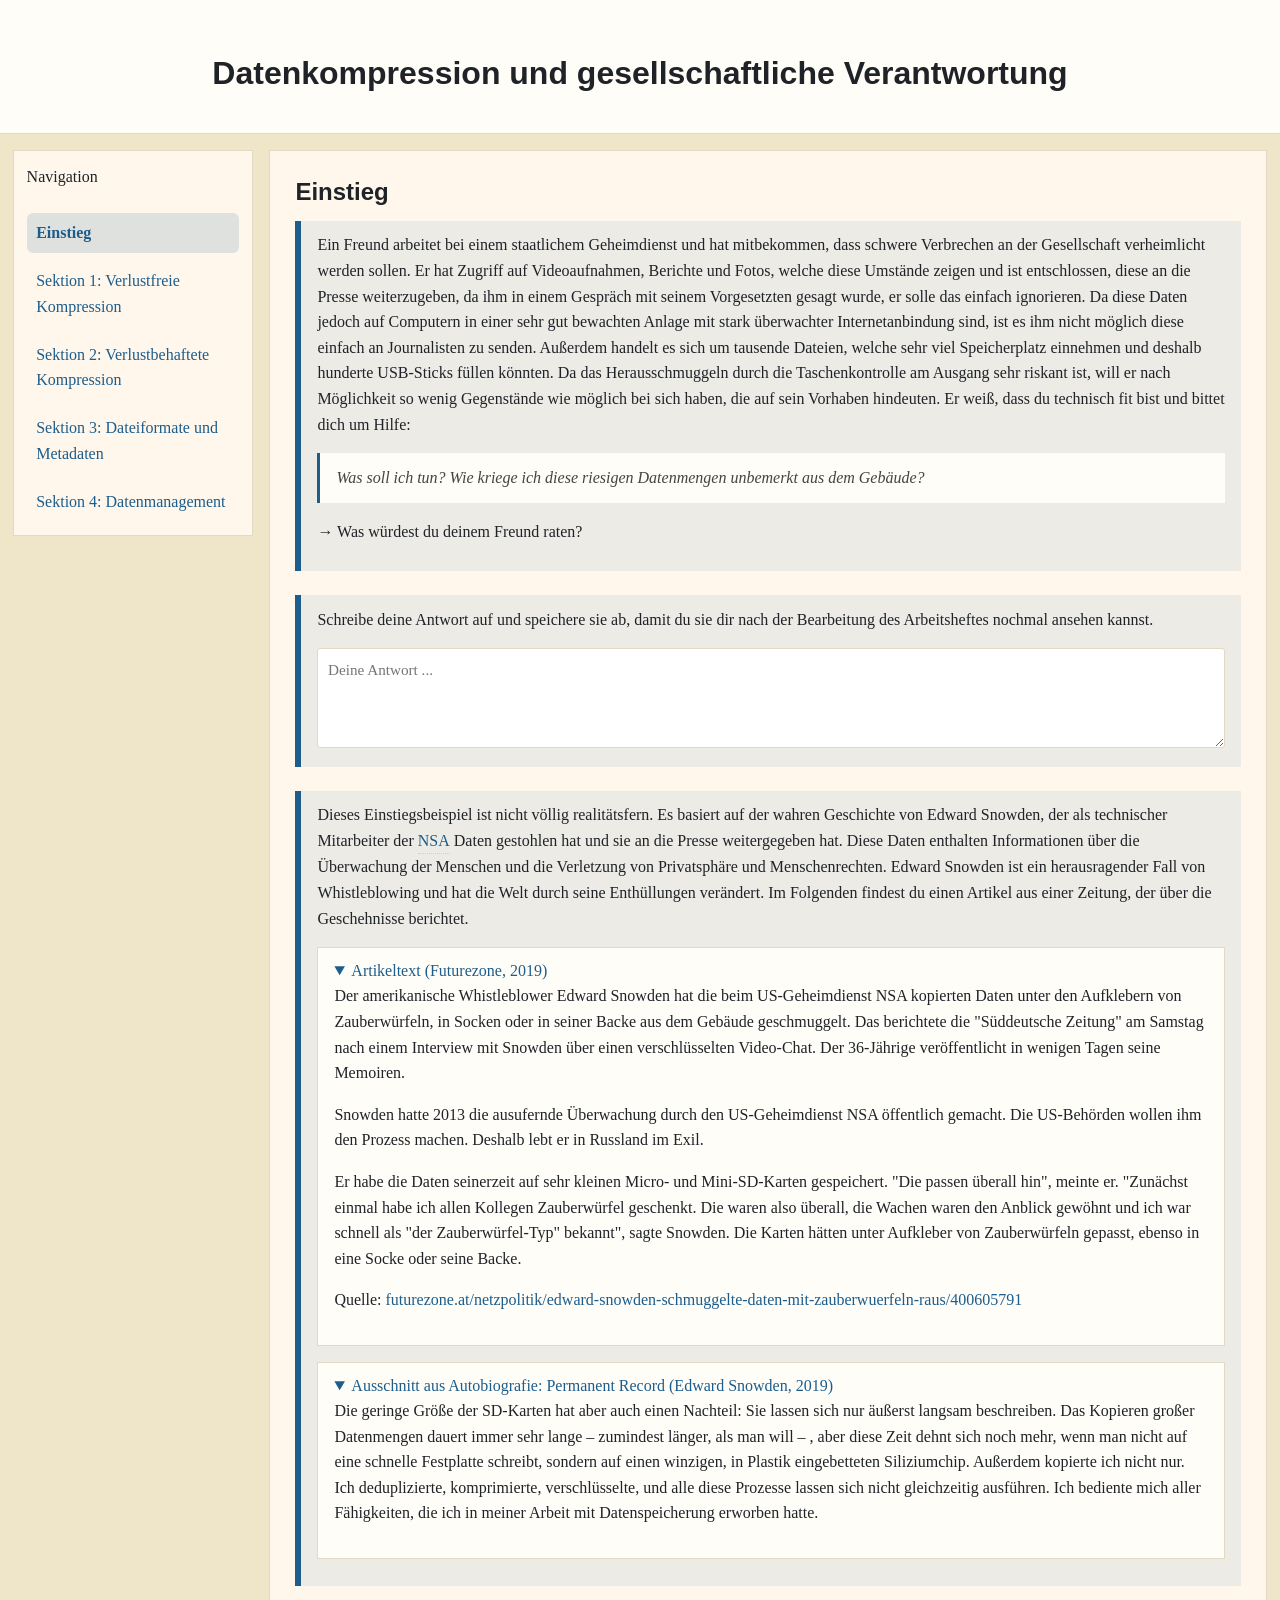
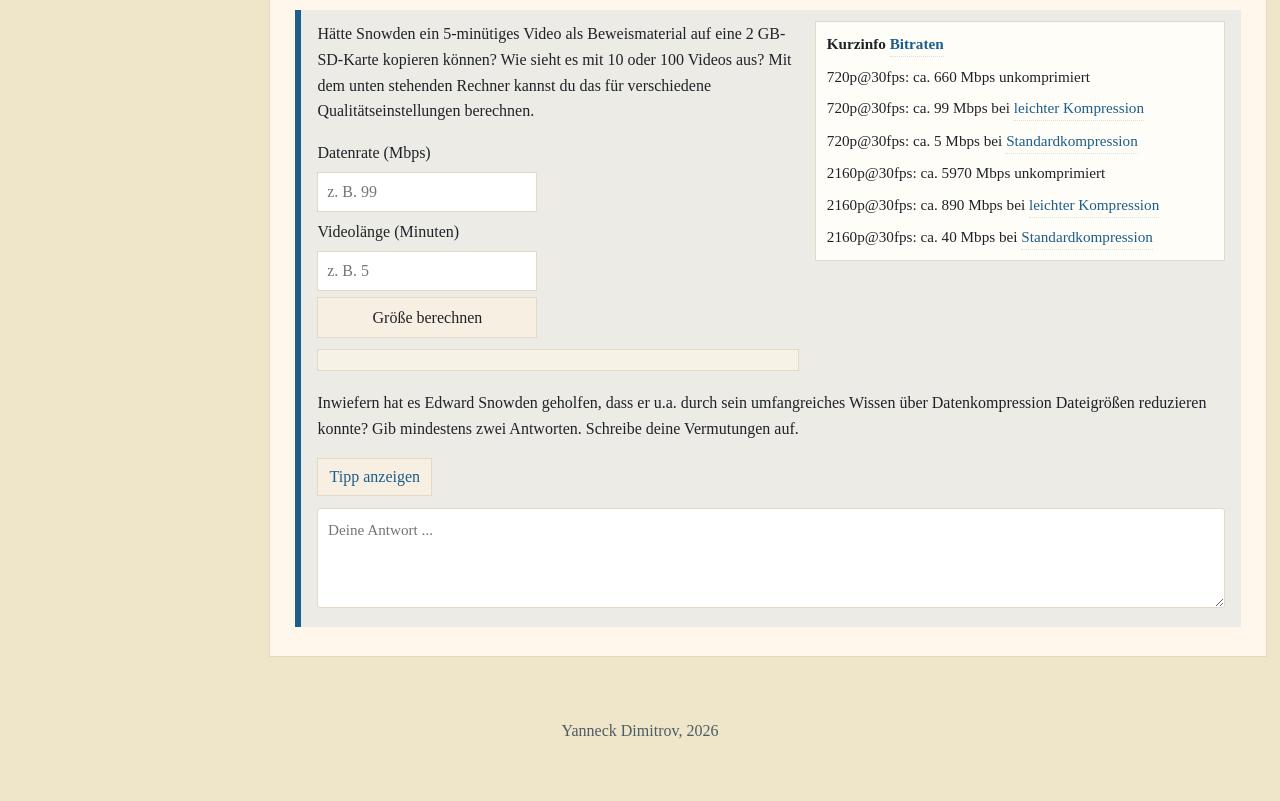
==== commit aa99718e: "Erste Feedbackiteration" ====
--- a/index.html
+++ b/index.html
@@ -220,7 +220,6 @@
 
         <div class="explanation-box">
           <p data-lang="lossy.explanation.p1"></p>
-          <p data-lang="lossy.explanation.p2"></p>
         </div>
 
         <div class="section-task">
@@ -235,12 +234,35 @@
                     data-lang-attr="placeholder:common.answerPlaceholder"></textarea>
         </div>
 
+        <div class="explanation-box">
+          <p data-lang="lossy.explanation.p2"></p>
+        </div>
+
         <div class="section-task">
           <p class="task-title" data-lang="lossy.task3.title"></p>
+          <p data-lang="lossy.task3.intro"></p>
           <p data-lang="lossy.task3.a.text"></p>
+          <div class="help-row">
+            <button class="help-toggle" type="button"
+                    data-lang="common.showHint"
+                    aria-controls="hint-s2-3a"
+                    aria-expanded="false"></button>
+            <div id="hint-s2-3a" class="help-box" hidden>
+              <p data-lang="lossy.task3.a.hint"></p>
+            </div>
+          </div>
           <textarea class="assumption-textarea" id="answer-s2-3a"
                     data-lang-attr="placeholder:common.answerPlaceholder"></textarea>
           <p data-lang="lossy.task3.b.text"></p>
+          <div class="help-row">
+            <button class="help-toggle" type="button"
+                    data-lang="common.showHint"
+                    aria-controls="hint-s2-3b"
+                    aria-expanded="false"></button>
+            <div id="hint-s2-3b" class="help-box" hidden>
+              <p data-lang="lossy.task3.b.hint"></p>
+            </div>
+          </div>
           <textarea class="assumption-textarea" id="answer-s2-3b"
                     data-lang-attr="placeholder:common.answerPlaceholder"></textarea>
           <p data-lang="lossy.task3.c.text"></p>
@@ -255,6 +277,15 @@
           <textarea class="assumption-textarea" id="answer-s2-ca"
                     data-lang-attr="placeholder:common.answerPlaceholder"></textarea>
           <p data-lang="lossy.closing.b.text"></p>
+          <div class="help-row">
+            <button class="help-toggle" type="button"
+                    data-lang="common.showHint"
+                    aria-controls="hint-s2-cb"
+                    aria-expanded="false"></button>
+            <div id="hint-s2-cb" class="help-box" hidden>
+              <p data-lang="lossy.closing.b.hint"></p>
+            </div>
+          </div>
           <textarea class="assumption-textarea" id="answer-s2-cb"
                     data-lang-attr="placeholder:common.answerPlaceholder"></textarea>
         </div>
@@ -275,6 +306,15 @@
           <textarea class="assumption-textarea" id="answer-s3-1a"
                     data-lang-attr="placeholder:common.answerPlaceholder"></textarea>
           <p data-lang="filetypes.task1.b.text"></p>
+          <div class="help-row">
+            <button class="help-toggle" type="button"
+                    data-lang="common.showHint"
+                    aria-controls="hint-s3-1b"
+                    aria-expanded="false"></button>
+            <div id="hint-s3-1b" class="help-box" hidden>
+              <p data-lang="filetypes.task1.b.hint"></p>
+            </div>
+          </div>
           <textarea class="assumption-textarea" id="answer-s3-1b"
                     data-lang-attr="placeholder:common.answerPlaceholder"></textarea>
         </div>
@@ -341,7 +381,14 @@
           <div class="widget-placeholder" id="widget-s4-filesystem"
                data-lang="final.task1.widgetPlaceholder"></div>
           <p data-lang="final.task1.a.text"></p>
-          <textarea class="assumption-textarea" id="answer-s4-1a"
+          <p data-lang="final.task1.a.s1"></p>
+          <textarea class="assumption-textarea" id="answer-s4-1a-s1"
+                    data-lang-attr="placeholder:common.answerPlaceholder"></textarea>
+          <p data-lang="final.task1.a.s2"></p>
+          <textarea class="assumption-textarea" id="answer-s4-1a-s2"
+                    data-lang-attr="placeholder:common.answerPlaceholder"></textarea>
+          <p data-lang="final.task1.a.s3"></p>
+          <textarea class="assumption-textarea" id="answer-s4-1a-s3"
                     data-lang-attr="placeholder:common.answerPlaceholder"></textarea>
           <p data-lang="final.task1.b.text"></p>
           <textarea class="assumption-textarea" id="answer-s4-1b"
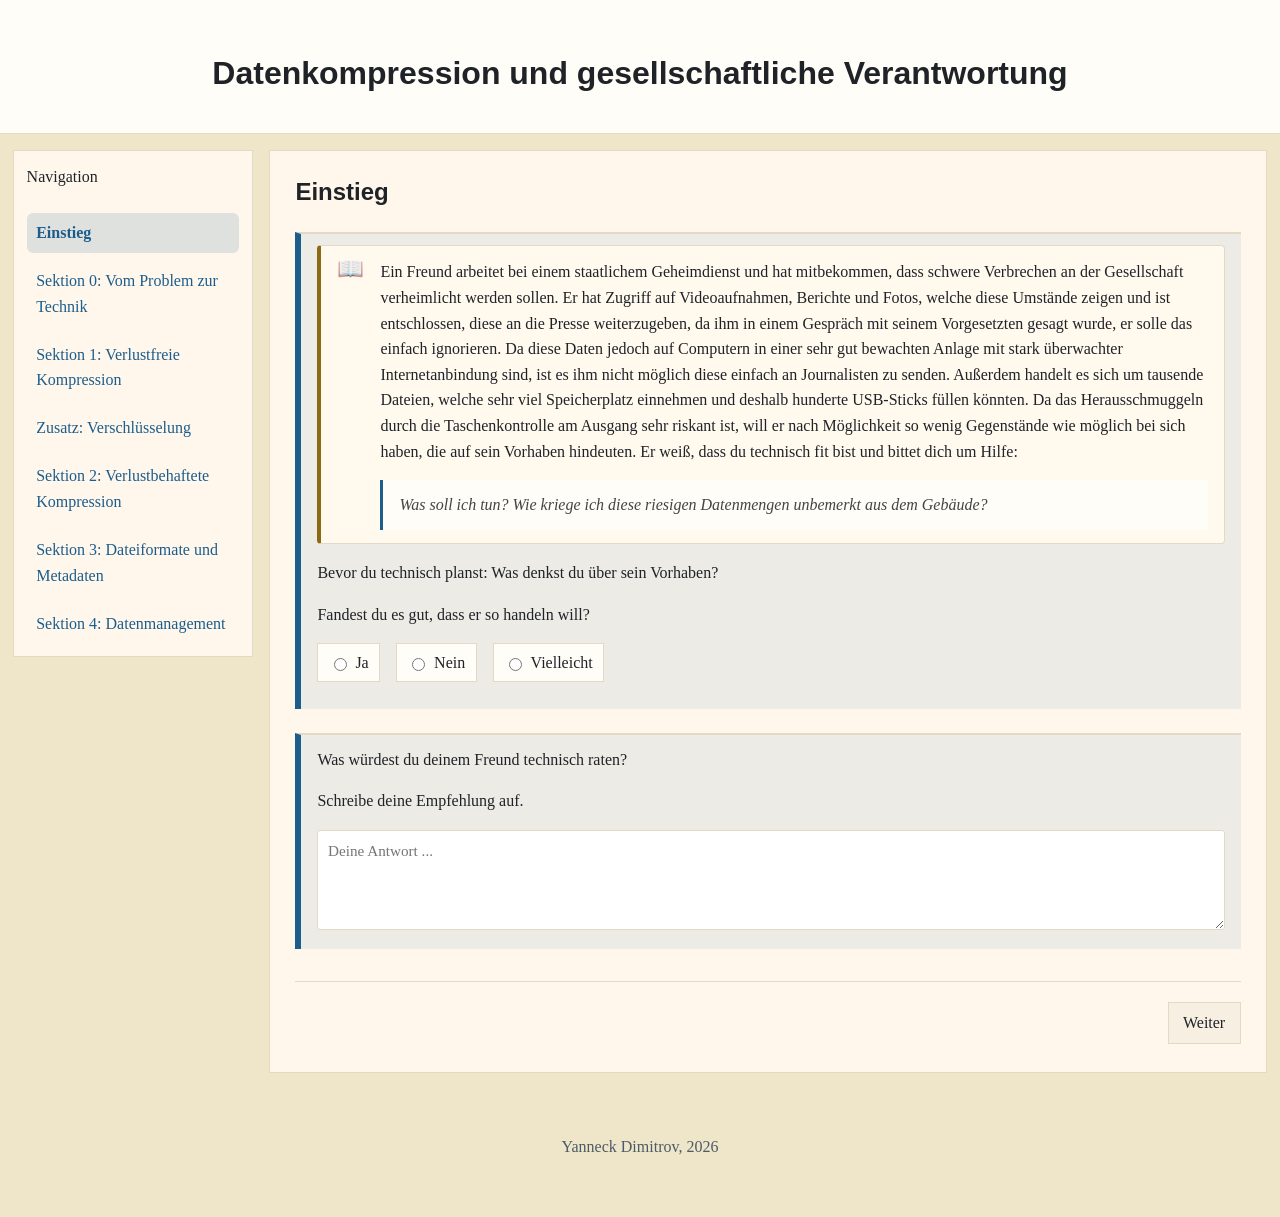
==== commit b17da629: "zweite Feedbackiteration" ====
--- a/index.html
+++ b/index.html
@@ -19,10 +19,12 @@
 
   <div class="page">
     <aside class="side-nav" id="sideNav">
-      <nav aria-label="Inhalt">
+      <nav data-lang-attr="aria-label:nav.contentAriaLabel">
         <p class="nav-title" data-lang="nav.title"></p>
         <a href="#intro" class="nav-link is-active" aria-current="page" data-lang="nav.intro"></a>
+        <a href="#section0" class="nav-link" data-lang="nav.section0"></a>
         <a href="#lossless" class="nav-link" data-lang="nav.lossless"></a>
+        <a href="#lossless-optional" class="nav-link" data-lang="nav.losslessOptional"></a>
         <a href="#lossy" class="nav-link" data-lang="nav.lossy"></a>
         <a href="#filetypes" class="nav-link" data-lang="nav.filetypes"></a>
         <a href="#final" class="nav-link" data-lang="nav.final"></a>
@@ -33,240 +35,304 @@
       <section class="panel is-active" id="intro">
         <h2 data-lang="intro.heading"></h2>
         <div class="section-task">
-          <p data-lang="intro.scenario"></p>
-          <blockquote class="task-quote" data-lang="intro.scenarioQuote"></blockquote>
-          <p data-lang="intro.scenarioQuestion"></p>
-        </div>
-        <div class="section-task">
+          <div class="narrative-block">
+            <span class="narrative-block-icon" aria-hidden="true">📖</span>
+            <div class="narrative-block-body">
+              <p data-lang="intro.scenario"></p>
+              <blockquote class="task-quote" data-lang="intro.scenarioQuote"></blockquote>
+            </div>
+          </div>
+          <p data-lang="intro.ethicsIntro"></p>
+          <p data-lang="intro.ethicsQuestion"></p>
+          <form id="ethics-form" class="ethics-form">
+            <label><input type="radio" name="ethics-choice" value="yes"> <span data-lang="intro.ethicsYes"></span></label>
+            <label><input type="radio" name="ethics-choice" value="no"> <span data-lang="intro.ethicsNo"></span></label>
+            <label><input type="radio" name="ethics-choice" value="maybe"> <span data-lang="intro.ethicsMaybe"></span></label>
+          </form>
+          <div id="ethics-followup-wrap" hidden>
+            <p id="ethics-followup-label" class="assumption-task"></p>
+            <textarea class="assumption-textarea" id="answer-intro-ethics"
+                      data-lang-attr="placeholder:common.answerPlaceholder"></textarea>
+          </div>
+        </div>
+        <div class="section-task">
+          <p data-lang="intro.technicalQuestion"></p>
           <p data-lang="intro.answerTask"></p>
           <textarea class="assumption-textarea" id="answer-intro"
                     data-lang-attr="placeholder:common.answerPlaceholder"></textarea>
         </div>
-        <div class="section-task">
-          <p data-lang="intro.snowdenIntro"></p>
-          <details class="article" open>
-            <summary data-lang="intro.articleSummary"></summary>
-            <div class="article-body">
-              <p data-lang="intro.article.p1"></p>
-              <p data-lang="intro.article.p2"></p>
-              <p data-lang="intro.article.p3"></p>
-              <p class="source">
-                <span data-lang="intro.article.sourceLabel"></span>
-                <a href="https://futurezone.at/netzpolitik/edward-snowden-schmuggelte-daten-mit-zauberwuerfeln-raus/400605791" target="_blank" rel="noreferrer" data-lang="intro.article.sourceLink"></a>
-              </p>
-            </div>
-          </details>
-          <details class="article quote-box" open>
-            <summary data-lang="intro.quoteSummary"></summary>
-            <div class="article-body">
-              <p data-lang="intro.article.p4"></p>
-            </div>
-          </details>
-        </div>
-        <div class="section-task">
+      </section>
+
+      <section class="panel" id="section0" hidden>
+        <h2 data-lang="section0.heading"></h2>
+        <p class="section-frame" data-lang="section0.sectionOpener"></p>
+        <div class="section-task">
+          <div class="narrative-block">
+            <span class="narrative-block-icon" aria-hidden="true">📖</span>
+            <div class="narrative-block-body">
+              <p data-lang="section0.snowdenIntro"></p>
+              <details class="article" open>
+                <summary data-lang="section0.articleSummary"></summary>
+                <div class="article-body">
+                  <p data-lang="section0.article.p1"></p>
+                  <p data-lang="section0.article.p2"></p>
+                  <p data-lang="section0.article.p3"></p>
+                  <p class="source">
+                    <span data-lang="section0.article.sourceLabel"></span>
+                    <a href="https://futurezone.at/netzpolitik/edward-snowden-schmuggelte-daten-mit-zauberwuerfeln-raus/400605791" target="_blank" rel="noreferrer" data-lang="section0.article.sourceLink"></a>
+                  </p>
+                </div>
+              </details>
+              <details class="article quote-box" open>
+                <summary data-lang="section0.quoteSummary"></summary>
+                <div class="article-body">
+                  <p data-lang="section0.article.p4"></p>
+                </div>
+              </details>
+            </div>
+          </div>
+        </div>
+        <p data-lang="section0.bridgeGoal"></p>
+        <div class="section-task">
+          <p class="task-title" data-lang="section0.task1.title"></p>
           <div class="intro-task-grid">
             <div>
-              <p data-lang="intro.taskText"></p>
+              <p data-lang="section0.taskText"></p>
               <div class="intro-calc">
-                <label for="bitrateInput" data-lang="intro.inputBitrateLabel"></label>
-                <input id="bitrateInput" type="number" min="0" step="0.1" data-lang-attr="placeholder:intro.inputBitratePlaceholder">
-
-                <label for="durationInput" data-lang="intro.inputDurationLabel"></label>
-                <input id="durationInput" type="number" min="0" step="0.1" data-lang-attr="placeholder:intro.inputDurationPlaceholder">
-
-                <button id="introCalcBtn" type="button" data-lang="intro.calcButton"></button>
+                <label for="bitrateInput" data-lang="section0.inputBitrateLabel"></label>
+                <input id="bitrateInput" type="number" min="0" step="0.1" data-lang-attr="placeholder:section0.inputBitratePlaceholder">
+
+                <label for="durationInput" data-lang="section0.inputDurationLabel"></label>
+                <input id="durationInput" type="number" min="0" step="0.1" data-lang-attr="placeholder:section0.inputDurationPlaceholder">
+
+                <button id="introCalcBtn" type="button" data-lang="section0.calcButton"></button>
               </div>
               <p id="introCalcResult" class="intro-result" aria-live="polite"></p>
-              <div class="sd-card-bar" aria-label="Füllstand der SD-Karte">
+              <div class="sd-card-bar" data-lang-attr="aria-label:section0.sdCardAriaLabel">
                 <div id="sdCardBarFill" class="sd-card-bar-fill"></div>
                 <span id="sdCardBarText" class="sd-card-bar-text"></span>
               </div>
             </div>
 
             <aside class="rate-info">
-              <p class="rate-info-title" data-lang="intro.ratesTitle"></p>
-              <p data-lang="intro.rates720pLow"></p>
-              <p data-lang="intro.rates720pHigh"></p>
-              <p data-lang="intro.rates720pStandard"></p>
-              <p data-lang="intro.rates4kLow"></p>
-              <p data-lang="intro.rates4kHigh"></p>
-              <p data-lang="intro.rates4kStandard"></p>
+              <p class="rate-info-title" data-lang="section0.ratesTitle"></p>
+              <p data-lang="section0.rates720pLow"></p>
+              <p data-lang="section0.rates720pHigh"></p>
+              <p data-lang="section0.rates720pStandard"></p>
+              <p data-lang="section0.rates4kLow"></p>
+              <p data-lang="section0.rates4kHigh"></p>
+              <p data-lang="section0.rates4kStandard"></p>
             </aside>
           </div>
-          <p class="assumption-task" data-lang="intro.reflectionTask"></p>
+        </div>
+        <div class="section-task">
+          <p class="task-title" data-lang="section0.task2.title"></p>
+          <div class="intro-task-grid">
+            <div>
+              <p data-lang="section0.photoTaskText"></p>
+              <div class="intro-calc">
+                <label for="photoSizeInput" data-lang="section0.inputPhotoSizeLabel"></label>
+                <input id="photoSizeInput" type="number" min="0" step="0.1" data-lang-attr="placeholder:section0.inputPhotoSizePlaceholder">
+                <button id="photoCalcBtn" type="button" data-lang="section0.photoCalcButton"></button>
+              </div>
+              <p id="photoCalcResult" class="intro-result" aria-live="polite"></p>
+            </div>
+            <aside class="rate-info">
+              <p class="rate-info-title" data-lang="section0.photoRatesTitle"></p>
+              <p data-lang="section0.photoRatesPhone"></p>
+              <p data-lang="section0.photoRatesCamera"></p>
+              <p data-lang="section0.photoRatesRaw"></p>
+            </aside>
+          </div>
+        </div>
+        <div class="section-task">
+          <p class="task-title" data-lang="section0.task3.title"></p>
+          <p class="intro-result" data-lang="section0.snowdenContrast"></p>
+          <p class="assumption-task" data-lang="section0.reflectionTask"></p>
           <div class="help-row">
             <button class="help-toggle" type="button"
                     data-lang="common.showHint"
-                    aria-controls="hint-intro-reflection"
+                    aria-controls="hint-section0-reflection"
                     aria-expanded="false"></button>
-            <div id="hint-intro-reflection" class="help-box" hidden>
-              <p data-lang="intro.reflectionHint"></p>
-            </div>
-          </div>
-          <textarea class="assumption-textarea" id="answer-intro-reflection"
+            <div id="hint-section0-reflection" class="help-box" hidden>
+              <p data-lang="section0.reflectionHint"></p>
+            </div>
+          </div>
+          <textarea class="assumption-textarea" id="answer-section0-reflection"
                     data-lang-attr="placeholder:common.answerPlaceholder"></textarea>
         </div>
       </section>
 
       <section class="panel" id="lossless" hidden>
         <h2 data-lang="lossless.heading"></h2>
+        <p class="section-frame" data-lang="lossless.sectionOpener"></p>
+
+        <p class="rle-einstieg-pattern" data-lang="lossless.einstiegPattern"></p>
 
         <div class="section-task">
           <p class="task-title" data-lang="lossless.task1.title"></p>
-          <p data-lang="lossless.task1.intro"></p>
-          <div class="widget-placeholder" id="widget-s1-bitflip"
-               data-lang="lossless.task1.widgetPlaceholder"></div>
-          <p data-lang="lossless.task1.a.text"></p>
-          <textarea class="assumption-textarea" id="answer-s1-1a"
-                    data-lang-attr="placeholder:common.answerPlaceholder"></textarea>
-          <p data-lang="lossless.task1.b.text"></p>
-          <textarea class="assumption-textarea" id="answer-s1-1b"
-                    data-lang-attr="placeholder:common.answerPlaceholder"></textarea>
-        </div>
-
-        <p data-lang="lossless.intro.p1"></p>
-        <p data-lang="lossless.transition"></p>
-
-        <div class="section-task">
-          <p class="task-title" data-lang="lossless.task2.title"></p>
-          <p data-lang="lossless.task2.intro"></p>
-          <div class="widget-placeholder" id="widget-s1-rle"
-               data-lang="lossless.task2.widgetPlaceholder"></div>
-          <p data-lang="lossless.task2.a.text"></p>
-          <textarea class="assumption-textarea" id="answer-s1-2a"
-                    data-lang-attr="placeholder:common.answerPlaceholder"></textarea>
-          <p data-lang="lossless.task2.b.text"></p>
-          <textarea class="assumption-textarea" id="answer-s1-2b"
-                    data-lang-attr="placeholder:common.answerPlaceholder"></textarea>
-          <p data-lang="lossless.task2.c.text"></p>
-          <textarea class="assumption-textarea" id="answer-s1-2c"
-                    data-lang-attr="placeholder:common.answerPlaceholder"></textarea>
-        </div>
-
-        <div class="section-task">
-          <p class="task-title" data-lang="lossless.task3.title"></p>
-          <div class="widget-placeholder" id="widget-s1-rle-text"
-               data-lang="lossless.task2.a.widgetPlaceholder"></div>
-          <p data-lang="lossless.task3.a.text"></p>
-          <textarea class="assumption-textarea" id="answer-s1-3a"
-                    data-lang-attr="placeholder:common.answerPlaceholder"></textarea>
-          <p data-lang="lossless.task3.b.text"></p>
-          <textarea class="assumption-textarea" id="answer-s1-3b"
-                    data-lang-attr="placeholder:common.answerPlaceholder"></textarea>
-          <p data-lang="lossless.task3.c.text"></p>
-          <textarea class="assumption-textarea" id="answer-s1-3c"
-                    data-lang-attr="placeholder:common.answerPlaceholder"></textarea>
-          <div class="widget-placeholder" id="widget-s1-dict"
-               data-lang="lossless.task3.widgetPlaceholder"></div>
+          <p data-lang="lossless.task1.question"></p>
           <div class="help-row">
             <button class="help-toggle" type="button"
                     data-lang="common.showHint"
-                    aria-controls="hint-s1-3c-explanation"
+                    aria-controls="hint-s1-1"
                     aria-expanded="false"></button>
-            <div id="hint-s1-3c-explanation" class="help-box" hidden>
-              <p data-lang="lossless.task3.c.explanation"></p>
-            </div>
-          </div>
-          <p data-lang="lossless.task3.d.text"></p>
-          <textarea class="assumption-textarea" id="answer-s1-3d"
+            <div id="hint-s1-1" class="help-box" hidden>
+              <p data-lang="lossless.task1.hint"></p>
+            </div>
+          </div>
+          <textarea class="assumption-textarea" id="answer-s1-1"
+                    data-lang-attr="placeholder:common.answerPlaceholder"></textarea>
+        </div>
+        <p data-lang="lossless.afterTask1"></p>
+
+        <div class="section-task">
+          <p class="task-title" data-lang="lossless.task2.title"></p>
+          <p data-lang="lossless.task2.intro"></p>
+          <div class="widget-shell">
+            <div class="widget-shell-body">
+              <div class="widget-placeholder" id="widget-s1-rle"
+                   data-lang="lossless.task2.widgetPlaceholder"></div>
+            </div>
+          </div>
+          <p data-lang="lossless.task2.a.text"></p>
+          <textarea class="assumption-textarea" id="answer-s1-2a"
+                    data-lang-attr="placeholder:common.answerPlaceholder"></textarea>
+          <p data-lang="lossless.task2.b.text"></p>
+          <textarea class="assumption-textarea" id="answer-s1-2b"
+                    data-lang-attr="placeholder:common.answerPlaceholder"></textarea>
+        </div>
+
+        <div class="section-task">
+          <p class="task-title" data-lang="lossless.task3.title"></p>
+          <div class="widget-placeholder" id="widget-s1-rle-text"></div>
+          <p data-lang="lossless.task3.a.text"></p>
+          <textarea class="assumption-textarea" id="answer-s1-3a"
+                    data-lang-attr="placeholder:common.answerPlaceholder"></textarea>
+          <p data-lang="lossless.task3.b.text"></p>
+          <textarea class="assumption-textarea" id="answer-s1-3b"
+                    data-lang-attr="placeholder:common.answerPlaceholder"></textarea>
+          <p data-lang="lossless.task3.dictFraming"></p>
+          <hr class="widget-divider">
+          <div class="widget-placeholder" id="widget-s1-dict"
+               data-lang="lossless.task3.widgetPlaceholder"></div>
+          <hr class="widget-divider">
+          <p data-lang="lossless.task3.c.text"></p>
+          <textarea class="assumption-textarea" id="answer-s1-3c"
                     data-lang-attr="placeholder:common.answerPlaceholder"></textarea>
         </div>
 
         <div class="section-task">
           <p class="task-title" data-lang="lossless.task4.title"></p>
+          <p data-lang="lossless.task4.intro"></p>
           <blockquote class="task-quote" data-lang="lossless.task4.quotePlain"></blockquote>
+          <blockquote class="task-quote" data-lang="lossless.task4.quoteEncrypted"></blockquote>
           <p data-lang="lossless.task4.a.text"></p>
-          <blockquote class="task-quote" data-lang="lossless.task4.quoteEncrypted"></blockquote>
           <textarea class="assumption-textarea" id="answer-s1-4a"
-                    data-lang-attr="placeholder:common.answerPlaceholder"></textarea>
-          <p data-lang="lossless.task4.b.text"></p>
-          <textarea class="assumption-textarea" id="answer-s1-4b"
                     data-lang-attr="placeholder:common.answerPlaceholder"></textarea>
         </div>
 
         <div class="section-task">
           <p class="task-title" data-lang="lossless.closing.title"></p>
           <p data-lang="lossless.closing.intro"></p>
-          <p data-lang="lossless.closing.a.text"></p>
-          <textarea class="assumption-textarea" id="answer-s1-cb"
-                    data-lang-attr="placeholder:common.answerPlaceholder"></textarea>
-          <p data-lang="lossless.closing.b.text"></p>
-          <div class="widget-placeholder" id="widget-s1-efficiency"
-               data-lang="lossless.task4.widgetPlaceholder"></div>
-        </div>
+          <p data-lang="lossless.closing.text"></p>
+          <div class="widget-shell">
+            <div class="widget-shell-body">
+              <div class="widget-placeholder" id="widget-s1-efficiency"
+                   data-lang="lossless.closing.widgetPlaceholder"></div>
+            </div>
+          </div>
+        </div>
+      </section>
+
+      <section class="panel" id="lossless-optional" hidden>
+        <h2 data-lang="losslessOptional.heading"></h2>
+        <p class="section-todo-placeholder" data-lang="losslessOptional.todo"></p>
       </section>
 
       <section class="panel" id="lossy" hidden>
         <h2 data-lang="lossy.heading"></h2>
-
-        <p data-lang="lossy.intro.p1"></p>
-        <p data-lang="lossy.intro.p2"></p>
+        <p class="section-frame" data-lang="lossy.sectionOpener"></p>
 
         <div class="section-task">
           <p class="task-title" data-lang="lossy.task1.title"></p>
           <p data-lang="lossy.task1.intro"></p>
-          <div class="widget-placeholder" id="widget-s2-blockavg"
+          <div class="widget-placeholder" id="widget-s2-bitflip"
                data-lang="lossy.task1.widgetPlaceholder"></div>
           <p data-lang="lossy.task1.a.text"></p>
-          <textarea class="assumption-textarea" id="answer-s2-1a"
-                    data-lang-attr="placeholder:common.answerPlaceholder"></textarea>
-          <p data-lang="lossy.task1.b.text"></p>
-          <textarea class="assumption-textarea" id="answer-s2-1b"
-                    data-lang-attr="placeholder:common.answerPlaceholder"></textarea>
-          <p data-lang="lossy.task1.c.text"></p>
-          <textarea class="assumption-textarea" id="answer-s2-1c"
-                    data-lang-attr="placeholder:common.answerPlaceholder"></textarea>
-        </div>
-
-        <div class="explanation-box">
-          <p data-lang="lossy.explanation.p1"></p>
+          <textarea class="assumption-textarea" id="answer-s2-einstieg"
+                    data-lang-attr="placeholder:common.answerPlaceholder"></textarea>
         </div>
 
         <div class="section-task">
           <p class="task-title" data-lang="lossy.task2.title"></p>
-          <div class="widget-placeholder" id="widget-s2-blocksize"
-               data-lang="lossy.task2.widgetPlaceholder"></div>
-          <p data-lang="lossy.task2.a.text"></p>
-          <textarea class="assumption-textarea" id="answer-s2-2a"
-                    data-lang-attr="placeholder:common.answerPlaceholder"></textarea>
-          <p data-lang="lossy.task2.b.text"></p>
-          <textarea class="assumption-textarea" id="answer-s2-2b"
-                    data-lang-attr="placeholder:common.answerPlaceholder"></textarea>
-        </div>
-
-        <div class="explanation-box">
-          <p data-lang="lossy.explanation.p2"></p>
-        </div>
+          <p data-lang="lossy.task2.intro"></p>
+          <div id="widget-s2-jpeg-slideshow" class="widget-placeholder" style="margin:0.75rem 0"></div>
+        </div>
+
+        <p data-lang="lossy.afterTask1"></p>
 
         <div class="section-task">
           <p class="task-title" data-lang="lossy.task3.title"></p>
           <p data-lang="lossy.task3.intro"></p>
+          <div class="widget-shell">
+            <div class="widget-shell-body">
+              <div class="widget-placeholder" id="widget-s2-blockavg"
+                   data-lang="lossy.task3.widgetPlaceholder"></div>
+            </div>
+          </div>
           <p data-lang="lossy.task3.a.text"></p>
+          <textarea class="assumption-textarea" id="answer-s2-2a"
+                    data-lang-attr="placeholder:common.answerPlaceholder"></textarea>
+          <p data-lang="lossy.task3.b.text"></p>
+          <textarea class="assumption-textarea" id="answer-s2-2b"
+                    data-lang-attr="placeholder:common.answerPlaceholder"></textarea>
+        </div>
+
+        <div class="section-task">
+          <p class="task-title" data-lang="lossy.task4.title"></p>
+          <div class="widget-placeholder" id="widget-s2-blocksize"
+               data-lang="lossy.task4.widgetPlaceholder"></div>
+          <p data-lang="lossy.task4.a.text"></p>
+          <textarea class="assumption-textarea" id="answer-s2-3a"
+                    data-lang-attr="placeholder:common.answerPlaceholder"></textarea>
+          <p data-lang="lossy.task4.b.text"></p>
+          <textarea class="assumption-textarea" id="answer-s2-3b"
+                    data-lang-attr="placeholder:common.answerPlaceholder"></textarea>
+        </div>
+
+        <div class="section-task">
+          <p class="task-title" data-lang="lossy.task5.title"></p>
+          <p data-lang="lossy.task5.intro"></p>
+          <p data-lang="lossy.task5.a.text"></p>
           <div class="help-row">
             <button class="help-toggle" type="button"
                     data-lang="common.showHint"
-                    aria-controls="hint-s2-3a"
+                    aria-controls="hint-s2-4a"
                     aria-expanded="false"></button>
-            <div id="hint-s2-3a" class="help-box" hidden>
-              <p data-lang="lossy.task3.a.hint"></p>
-            </div>
-          </div>
-          <textarea class="assumption-textarea" id="answer-s2-3a"
-                    data-lang-attr="placeholder:common.answerPlaceholder"></textarea>
-          <p data-lang="lossy.task3.b.text"></p>
+            <div id="hint-s2-4a" class="help-box" hidden>
+              <p data-lang="lossy.task5.a.hint"></p>
+            </div>
+          </div>
+          <textarea class="assumption-textarea" id="answer-s2-4a"
+                    data-lang-attr="placeholder:common.answerPlaceholder"></textarea>
+          <p data-lang="lossy.task5.b.text"></p>
+          <div class="widget-shell">
+            <div class="widget-shell-body">
+              <div class="widget-placeholder" id="widget-s2-text-vs-jpeg"
+                   data-lang="lossy.task5.widgetPlaceholder"></div>
+            </div>
+          </div>
           <div class="help-row">
             <button class="help-toggle" type="button"
                     data-lang="common.showHint"
-                    aria-controls="hint-s2-3b"
+                    aria-controls="hint-s2-4b"
                     aria-expanded="false"></button>
-            <div id="hint-s2-3b" class="help-box" hidden>
-              <p data-lang="lossy.task3.b.hint"></p>
-            </div>
-          </div>
-          <textarea class="assumption-textarea" id="answer-s2-3b"
-                    data-lang-attr="placeholder:common.answerPlaceholder"></textarea>
-          <p data-lang="lossy.task3.c.text"></p>
-          <textarea class="assumption-textarea" id="answer-s2-3c"
+            <div id="hint-s2-4b" class="help-box" hidden>
+              <p data-lang="lossy.task5.b.hint"></p>
+            </div>
+          </div>
+          <textarea class="assumption-textarea" id="answer-s2-4b"
                     data-lang-attr="placeholder:common.answerPlaceholder"></textarea>
         </div>
 
@@ -274,25 +340,28 @@
           <p class="task-title" data-lang="lossy.closing.title"></p>
           <p data-lang="lossy.closing.intro"></p>
           <p data-lang="lossy.closing.a.text"></p>
-          <textarea class="assumption-textarea" id="answer-s2-ca"
-                    data-lang-attr="placeholder:common.answerPlaceholder"></textarea>
+          <div class="widget-shell">
+            <div class="widget-shell-body">
+              <div class="widget-placeholder" id="widget-s2-lossy-closing"
+                   data-lang="lossy.closing.widgetPlaceholder"></div>
+            </div>
+          </div>
           <p data-lang="lossy.closing.b.text"></p>
-          <div class="help-row">
-            <button class="help-toggle" type="button"
-                    data-lang="common.showHint"
-                    aria-controls="hint-s2-cb"
-                    aria-expanded="false"></button>
-            <div id="hint-s2-cb" class="help-box" hidden>
-              <p data-lang="lossy.closing.b.hint"></p>
-            </div>
-          </div>
-          <textarea class="assumption-textarea" id="answer-s2-cb"
+          <p data-lang="lossy.closing.b.s1"></p>
+          <textarea class="assumption-textarea" id="answer-s2-cb-s1"
+                    data-lang-attr="placeholder:common.answerPlaceholder"></textarea>
+          <p data-lang="lossy.closing.b.s2"></p>
+          <textarea class="assumption-textarea" id="answer-s2-cb-s2"
+                    data-lang-attr="placeholder:common.answerPlaceholder"></textarea>
+          <p data-lang="lossy.closing.b.s3"></p>
+          <textarea class="assumption-textarea" id="answer-s2-cb-s3"
                     data-lang-attr="placeholder:common.answerPlaceholder"></textarea>
         </div>
       </section>
 
       <section class="panel" id="filetypes" hidden>
         <h2 data-lang="filetypes.heading"></h2>
+        <p class="section-frame" data-lang="filetypes.sectionOpener"></p>
 
         <p data-lang="filetypes.intro.p1"></p>
         <p data-lang="filetypes.intro.p2"></p>
@@ -306,16 +375,19 @@
           <textarea class="assumption-textarea" id="answer-s3-1a"
                     data-lang-attr="placeholder:common.answerPlaceholder"></textarea>
           <p data-lang="filetypes.task1.b.text"></p>
+          <textarea class="assumption-textarea" id="answer-s3-1b"
+                    data-lang-attr="placeholder:common.answerPlaceholder"></textarea>
+          <p data-lang="filetypes.task1.c.text"></p>
           <div class="help-row">
             <button class="help-toggle" type="button"
                     data-lang="common.showHint"
-                    aria-controls="hint-s3-1b"
+                    aria-controls="hint-s3-1c"
                     aria-expanded="false"></button>
-            <div id="hint-s3-1b" class="help-box" hidden>
-              <p data-lang="filetypes.task1.b.hint"></p>
-            </div>
-          </div>
-          <textarea class="assumption-textarea" id="answer-s3-1b"
+            <div id="hint-s3-1c" class="help-box" hidden>
+              <p data-lang="filetypes.task1.c.hint"></p>
+            </div>
+          </div>
+          <textarea class="assumption-textarea" id="answer-s3-1c"
                     data-lang-attr="placeholder:common.answerPlaceholder"></textarea>
         </div>
 
@@ -325,8 +397,17 @@
           <p data-lang="filetypes.task2.a.text"></p>
           <textarea class="assumption-textarea" id="answer-s3-2a"
                     data-lang-attr="placeholder:common.answerPlaceholder"></textarea>
-          <p data-lang="filetypes.task2.b.text"></p>
-          <textarea class="assumption-textarea" id="answer-s3-2b"
+          <p data-lang="filetypes.task2.c.text"></p>
+          <div class="help-row">
+            <button class="help-toggle" type="button"
+                    data-lang="common.showHint"
+                    aria-controls="hint-s3-2c"
+                    aria-expanded="false"></button>
+            <div id="hint-s3-2c" class="help-box" hidden>
+              <p data-lang="filetypes.task2.c.hint"></p>
+            </div>
+          </div>
+          <textarea class="assumption-textarea" id="answer-s3-2c"
                     data-lang-attr="placeholder:common.answerPlaceholder"></textarea>
         </div>
 
@@ -336,19 +417,44 @@
           <p data-lang="filetypes.task3.a.text"></p>
           <textarea class="assumption-textarea" id="answer-s3-3a"
                     data-lang-attr="placeholder:common.answerPlaceholder"></textarea>
-          <p data-lang="filetypes.task3.b.text"></p>
+        </div>
+
+        <details class="section-task">
+          <summary class="task-title" data-lang="filetypes.task3optional.title"></summary>
+          <p data-lang="filetypes.task3optional.intro"></p>
+          <p data-lang="filetypes.task3optional.b.text"></p>
           <textarea class="assumption-textarea" id="answer-s3-3b"
                     data-lang-attr="placeholder:common.answerPlaceholder"></textarea>
-        </div>
+          <details class="format-info-details">
+            <summary data-lang="filetypes.task3optional.formatsSummary"></summary>
+            <dl class="format-detail-list">
+            <dt data-lang="filetypes.task3optional.formats.txt.title"></dt>
+            <dd data-lang="filetypes.task3optional.formats.txt.text"></dd>
+            <dt data-lang="filetypes.task3optional.formats.docx.title"></dt>
+            <dd data-lang="filetypes.task3optional.formats.docx.text"></dd>
+            <dt data-lang="filetypes.task3optional.formats.csv.title"></dt>
+            <dd data-lang="filetypes.task3optional.formats.csv.text"></dd>
+            <dt data-lang="filetypes.task3optional.formats.accdb.title"></dt>
+            <dd data-lang="filetypes.task3optional.formats.accdb.text"></dd>
+            <dt data-lang="filetypes.task3optional.formats.png.title"></dt>
+            <dd data-lang="filetypes.task3optional.formats.png.text"></dd>
+            <dt data-lang="filetypes.task3optional.formats.psd.title"></dt>
+            <dd data-lang="filetypes.task3optional.formats.psd.text"></dd>
+            </dl>
+          </details>
+          <p data-lang="filetypes.task3optional.psdQuestion"></p>
+          <textarea class="assumption-textarea" id="answer-s3-3opt"
+                    data-lang-attr="placeholder:common.answerPlaceholder"></textarea>
+        </details>
 
         <div class="section-task">
           <p class="task-title" data-lang="filetypes.task4.title"></p>
           <p data-lang="filetypes.task4.intro"></p>
+          <p data-lang="filetypes.task4.a.text"></p>
+          <textarea class="assumption-textarea" id="answer-s3-4a"
+                    data-lang-attr="placeholder:common.answerPlaceholder"></textarea>
           <div class="widget-placeholder" id="widget-s3-zip"
                data-lang="filetypes.task4.widgetPlaceholder"></div>
-          <p data-lang="filetypes.task4.a.text"></p>
-          <textarea class="assumption-textarea" id="answer-s3-4a"
-                    data-lang-attr="placeholder:common.answerPlaceholder"></textarea>
           <p data-lang="filetypes.task4.b.text"></p>
           <textarea class="assumption-textarea" id="answer-s3-4b"
                     data-lang-attr="placeholder:common.answerPlaceholder"></textarea>
@@ -363,17 +469,21 @@
           <textarea class="assumption-textarea" id="answer-s3-ca"
                     data-lang-attr="placeholder:common.answerPlaceholder"></textarea>
           <p data-lang="filetypes.closing.b.text"></p>
-          <textarea class="assumption-textarea" id="answer-s3-cb"
+          <p data-lang="filetypes.closing.b.t1"></p>
+          <textarea class="assumption-textarea" id="answer-s3-cb-t1"
+                    data-lang-attr="placeholder:common.answerPlaceholder"></textarea>
+          <p data-lang="filetypes.closing.b.t2"></p>
+          <textarea class="assumption-textarea" id="answer-s3-cb-t2"
+                    data-lang-attr="placeholder:common.answerPlaceholder"></textarea>
+          <p data-lang="filetypes.closing.b.t3"></p>
+          <textarea class="assumption-textarea" id="answer-s3-cb-t3"
                     data-lang-attr="placeholder:common.answerPlaceholder"></textarea>
         </div>
       </section>
 
       <section class="panel" id="final" hidden>
         <h2 data-lang="final.heading"></h2>
-
-        <p data-lang="final.intro.p1"></p>
-        <p data-lang="final.intro.p2"></p>
-        <p data-lang="final.intro.p3"></p>
+        <p class="section-frame" data-lang="final.sectionOpener"></p>
 
         <div class="section-task">
           <p class="task-title" data-lang="final.task1.title"></p>
@@ -381,40 +491,82 @@
           <div class="widget-placeholder" id="widget-s4-filesystem"
                data-lang="final.task1.widgetPlaceholder"></div>
           <p data-lang="final.task1.a.text"></p>
-          <p data-lang="final.task1.a.s1"></p>
-          <textarea class="assumption-textarea" id="answer-s4-1a-s1"
-                    data-lang-attr="placeholder:common.answerPlaceholder"></textarea>
-          <p data-lang="final.task1.a.s2"></p>
-          <textarea class="assumption-textarea" id="answer-s4-1a-s2"
-                    data-lang-attr="placeholder:common.answerPlaceholder"></textarea>
-          <p data-lang="final.task1.a.s3"></p>
-          <textarea class="assumption-textarea" id="answer-s4-1a-s3"
-                    data-lang-attr="placeholder:common.answerPlaceholder"></textarea>
+          <details class="fss-scenario">
+            <summary data-lang="final.task1.a.s1"></summary>
+            <div class="widget-placeholder" id="widget-s4-sim-s1"
+                 data-lang="final.task1.simPlaceholder"></div>
+          </details>
+          <details class="fss-scenario">
+            <summary data-lang="final.task1.a.s2"></summary>
+            <div class="widget-placeholder" id="widget-s4-sim-s2"
+                 data-lang="final.task1.simPlaceholder"></div>
+          </details>
+          <details class="fss-scenario">
+            <summary data-lang="final.task1.a.s3"></summary>
+            <div class="widget-placeholder" id="widget-s4-sim-s3"
+                 data-lang="final.task1.simPlaceholder"></div>
+          </details>
           <p data-lang="final.task1.b.text"></p>
+          <p class="reflection-compare-label" data-lang="final.task1.b.thenLabel"></p>
+          <blockquote class="reflection-compare" id="reflection-compare-intro"></blockquote>
+          <p class="reflection-compare-label" data-lang="final.task1.b.nowLabel"></p>
           <textarea class="assumption-textarea" id="answer-s4-1b"
                     data-lang-attr="placeholder:common.answerPlaceholder"></textarea>
         </div>
 
         <div class="section-task">
           <p class="task-title" data-lang="final.closing.title"></p>
-          <p data-lang="final.closing.a.text"></p>
-          <textarea class="assumption-textarea" id="answer-s4-ca"
-                    data-lang-attr="placeholder:common.answerPlaceholder"></textarea>
-          <p data-lang="final.closing.b.text"></p>
-          <div class="help-row">
-            <button class="help-toggle" type="button"
-                    data-lang="common.showHint"
-                    aria-controls="hint-s4-cb"
-                    aria-expanded="false"></button>
-            <div id="hint-s4-cb" class="help-box" hidden>
-              <p data-lang="final.closing.b.hint"></p>
-            </div>
-          </div>
-          <textarea class="assumption-textarea" id="answer-s4-cb"
-                    data-lang-attr="placeholder:common.answerPlaceholder"></textarea>
-          <p data-lang="final.closing.c.text"></p>
-          <textarea class="assumption-textarea" id="answer-s4-cc"
-                    data-lang-attr="placeholder:common.answerPlaceholder"></textarea>
+          <div class="reflection-list">
+            <div class="reflection-item">
+              <p class="reflection-statement" data-lang="final.closing.q1"></p>
+              <form class="ethics-form" id="reflection-form-1">
+                <label><input type="radio" name="reflection-1" value="agree"> <span data-lang="final.closing.agree"></span></label>
+                <label><input type="radio" name="reflection-1" value="disagree"> <span data-lang="final.closing.disagree"></span></label>
+              </form>
+            </div>
+            <div class="reflection-item">
+              <p class="reflection-statement" data-lang="final.closing.q2"></p>
+              <form class="ethics-form" id="reflection-form-2">
+                <label><input type="radio" name="reflection-2" value="agree"> <span data-lang="final.closing.agree"></span></label>
+                <label><input type="radio" name="reflection-2" value="disagree"> <span data-lang="final.closing.disagree"></span></label>
+              </form>
+            </div>
+            <div class="reflection-item">
+              <p class="reflection-statement" data-lang="final.closing.q3"></p>
+              <form class="ethics-form" id="reflection-form-3">
+                <label><input type="radio" name="reflection-3" value="agree"> <span data-lang="final.closing.agree"></span></label>
+                <label><input type="radio" name="reflection-3" value="disagree"> <span data-lang="final.closing.disagree"></span></label>
+              </form>
+            </div>
+            <div class="reflection-item">
+              <p class="reflection-statement" data-lang="final.closing.q4"></p>
+              <form class="ethics-form" id="reflection-form-4">
+                <label><input type="radio" name="reflection-4" value="agree"> <span data-lang="final.closing.agree"></span></label>
+                <label><input type="radio" name="reflection-4" value="disagree"> <span data-lang="final.closing.disagree"></span></label>
+              </form>
+            </div>
+            <div class="reflection-item">
+              <p class="reflection-statement" data-lang="final.closing.q5"></p>
+              <form class="ethics-form" id="reflection-form-5">
+                <label><input type="radio" name="reflection-5" value="agree"> <span data-lang="final.closing.agree"></span></label>
+                <label><input type="radio" name="reflection-5" value="disagree"> <span data-lang="final.closing.disagree"></span></label>
+              </form>
+            </div>
+            <div class="reflection-item">
+              <p class="reflection-statement" data-lang="final.closing.q6"></p>
+              <form class="ethics-form" id="reflection-form-6">
+                <label><input type="radio" name="reflection-6" value="agree"> <span data-lang="final.closing.agree"></span></label>
+                <label><input type="radio" name="reflection-6" value="disagree"> <span data-lang="final.closing.disagree"></span></label>
+              </form>
+            </div>
+            <div class="reflection-item">
+              <p class="reflection-statement" data-lang="final.closing.q7"></p>
+              <form class="ethics-form" id="reflection-form-7">
+                <label><input type="radio" name="reflection-7" value="agree"> <span data-lang="final.closing.agree"></span></label>
+                <label><input type="radio" name="reflection-7" value="disagree"> <span data-lang="final.closing.disagree"></span></label>
+              </form>
+            </div>
+          </div>
         </div>
 
         <div class="section-task">
@@ -443,16 +595,26 @@
   <script src="js/navigation.js"></script>
   <script src="js/intro.js"></script>
   <script src="js/ui.js"></script>
+  <script src="js/section0.js"></script>
+  <script src="js/widget-fullscreen.js"></script>
+  <script src="js/challenge.js"></script>
+  <script src="js/step-slideshow.js"></script>
+  <script src="js/jpeg-intro-slideshow.js"></script>
+  <script src="js/reflection.js"></script>
+  <script src="js/widgets/sort-widget.js"></script>
   <script src="js/widgets/bitflip.js"></script>
   <script src="js/widgets/rle.js"></script>
   <script src="js/widgets/rle-text.js"></script>
   <script src="js/widgets/dict.js"></script>
   <script src="js/widgets/block-avg.js"></script>
   <script src="js/widgets/block-size.js"></script>
+  <script src="js/material/s2-task5-data.js"></script>
+  <script src="js/widgets/text-vs-jpeg.js"></script>
   <script src="js/widgets/file-inspector.js"></script>
   <script src="js/widgets/zip-archive.js"></script>
+  <script src="js/material/s4-scenarios.js"></script>
   <script src="js/widgets/filesystem.js"></script>
-  <script src="js/widgets/efficiency.js"></script>
+  <script src="js/widgets/filesystem-simulator.js"></script>
   <script src="js/main.js"></script>
 </body>
 </html>
--- a/style.css
+++ b/style.css
@@ -107,6 +107,37 @@
 
 .panel.is-active {
   display: block;
+}
+
+.section-footer-nav {
+  display: flex;
+  align-items: center;
+  justify-content: space-between;
+  gap: 1rem;
+  margin-top: 2rem;
+  padding-top: 1.25rem;
+  border-top: 1px solid var(--border);
+}
+
+.section-footer-nav--single {
+  justify-content: center;
+}
+
+.section-nav-btn {
+  font: inherit;
+  padding: 0.45rem 0.9rem;
+  border: 1px solid var(--border);
+  background: #f7efe1;
+  color: var(--ink);
+  cursor: pointer;
+}
+
+.section-nav-btn:hover {
+  background: #efe4cf;
+}
+
+.section-nav-btn--next {
+  margin-left: auto;
 }
 
 .lead {
@@ -135,6 +166,16 @@
   overflow-wrap: break-word;
 }
 
+.rle-einstieg-pattern {
+  margin: 0;
+  padding: 0.75rem 1rem;
+  border-left: 3px solid var(--accent);
+  background: #fffdf8;
+  font-size: 1.05rem;
+  line-height: 1.6;
+  word-break: break-word;
+}
+
 .article summary {
   cursor: pointer;
   color: var(--accent);
@@ -147,6 +188,10 @@
   position: relative;
   display: inline-block;
   z-index: 1;
+}
+
+.gloss-material-folder {
+  cursor: pointer;
 }
 .gloss::after {
   content: attr(data-tooltip);
@@ -208,10 +253,12 @@
 }
 
 .section-task {
+  border-top: 2px solid var(--border);
   border-left: 6px solid var(--accent);
   background: rgba(28,93,140,0.08);
   padding: 0.7rem 1rem;
   margin-bottom: 1.5rem;
+  margin-top: 1.25rem;
 }
 
 .section-task:last-child {
@@ -409,6 +456,15 @@
   margin-bottom: 0.5rem;
 }
 
+.section-todo-placeholder {
+  margin: 2rem 0 2.5rem;
+  font-size: 2.5rem;
+  font-weight: 700;
+  letter-spacing: 0.08em;
+  text-align: center;
+  color: var(--text-muted, #888);
+}
+
 .plenum-list {
   list-style: none;
   padding: 0;
@@ -429,6 +485,754 @@
   text-align: center;
 }
 
+/* Narrative story passages */
+.narrative-block {
+  display: grid;
+  grid-template-columns: auto 1fr;
+  gap: 0.75rem 1rem;
+  align-items: start;
+  padding: 0.85rem 1rem;
+  margin-bottom: 1rem;
+  border: 1px solid var(--border);
+  border-left: 4px solid #8b6914;
+  background: #fff9ee;
+  border-radius: 4px;
+}
+
+.narrative-block-icon {
+  font-size: 1.35rem;
+  line-height: 1;
+  opacity: 0.85;
+  user-select: none;
+}
+
+.narrative-block-body p:last-child,
+.narrative-block-body blockquote:last-child,
+.narrative-block-body .quote-box:last-child {
+  margin-bottom: 0;
+}
+
+/* Section framing */
+.section-frame {
+  padding: 0.65rem 0.9rem;
+  margin: 0 0 1.25rem;
+  border: 1px dashed var(--border);
+  background: rgba(255, 253, 248, 0.9);
+  color: var(--muted);
+  font-style: italic;
+}
+
+/* Ethics form */
+.ethics-form {
+  display: flex;
+  flex-wrap: wrap;
+  gap: 0.5rem 1rem;
+  margin: 0.75rem 0 1rem;
+}
+
+.ethics-form label {
+  display: inline-flex;
+  align-items: center;
+  gap: 0.35rem;
+  cursor: pointer;
+  padding: 0.35rem 0.65rem;
+  border: 1px solid var(--border);
+  background: #fffdf8;
+}
+
+.ethics-bridge {
+  margin-top: 1rem;
+  padding: 0.65rem 0.85rem;
+  border-left: 3px solid var(--accent);
+  background: rgba(28, 93, 140, 0.06);
+}
+
+.reflection-list {
+  display: flex;
+  flex-direction: column;
+  gap: 1.25rem;
+}
+
+.reflection-item {
+  padding-bottom: 1rem;
+  border-bottom: 1px solid var(--border);
+}
+
+.reflection-item:last-child {
+  padding-bottom: 0;
+  border-bottom: none;
+}
+
+.reflection-statement {
+  margin: 0 0 0.5rem;
+}
+
+.reflection-compare-label {
+  margin: 0.85rem 0 0.35rem;
+  font-size: 0.92rem;
+  font-weight: 600;
+  color: var(--ink);
+}
+
+.reflection-compare {
+  margin: 0;
+  padding: 0.75rem 0.9rem;
+  border-left: 3px solid var(--accent);
+  background: rgba(28, 93, 140, 0.06);
+  white-space: pre-wrap;
+  font-family: inherit;
+  font-size: 0.95rem;
+  line-height: 1.55;
+  color: var(--ink);
+}
+
+.reflection-compare--empty {
+  color: var(--muted);
+  font-style: italic;
+}
+
+/* Widget fullscreen */
+.widget-shell {
+  margin: 1rem 0;
+  border: 1px solid var(--border);
+  background: #fffdf8;
+  border-radius: 4px;
+  overflow: hidden;
+  cursor: pointer;
+}
+
+.widget-shell-toolbar {
+  display: flex;
+  justify-content: stretch;
+  padding: 0.4rem 0.6rem;
+  border-bottom: 1px solid var(--border);
+  background: rgba(28, 93, 140, 0.05);
+}
+
+.widget-fullscreen-open {
+  font: inherit;
+  font-size: 0.88rem;
+  padding: 0.5rem 0.75rem;
+  width: 100%;
+  border: 1px solid var(--border);
+  background: #f7efe1;
+  color: var(--accent);
+  cursor: pointer;
+  text-align: center;
+}
+
+.widget-shell-body {
+  padding: 0.5rem;
+}
+
+.widget-shell-body--preview {
+  max-height: 200px;
+  overflow: hidden;
+  pointer-events: none;
+  user-select: none;
+  position: relative;
+}
+
+.widget-shell-body--preview::after {
+  content: "";
+  position: absolute;
+  left: 0;
+  right: 0;
+  bottom: 0;
+  height: 3rem;
+  background: linear-gradient(to bottom, transparent, #fffdf8);
+  pointer-events: none;
+}
+
+.widget-shell-body--overlay {
+  max-height: none;
+  overflow: visible;
+  padding: 1rem;
+}
+
+.widget-fullscreen-overlay {
+  position: fixed;
+  inset: 0;
+  z-index: 10000;
+  background: rgba(20, 24, 28, 0.72);
+  display: flex;
+  align-items: center;
+  justify-content: center;
+  padding: 1rem;
+}
+
+.widget-fullscreen-panel {
+  width: min(1100px, 96vw);
+  max-height: 92vh;
+  background: var(--paper);
+  border: 1px solid var(--border);
+  border-radius: 6px;
+  display: flex;
+  flex-direction: column;
+  overflow: hidden;
+}
+
+.widget-fullscreen-panel--with-sidebar .widget-fullscreen-body-row {
+  flex: 1;
+  min-height: 0;
+}
+
+.widget-fullscreen-header {
+  display: flex;
+  justify-content: flex-start;
+  align-items: center;
+  gap: 0.75rem;
+  padding: 0.5rem 0.75rem;
+  border-bottom: 1px solid var(--border);
+  background: #fffdf8;
+}
+
+.widget-fullscreen-banner {
+  flex: 1;
+  margin: 0;
+  padding: 0.35rem 0.6rem;
+  font-size: 0.85rem;
+  color: #a92f2f;
+  background: #fff3f3;
+  border: 1px solid #e8b4b4;
+  border-radius: 3px;
+  text-align: left;
+}
+
+.widget-fullscreen-banner[hidden] {
+  display: none;
+}
+
+.widget-fullscreen-close {
+  margin-left: auto;
+  font: inherit;
+  padding: 0.4rem 0.9rem;
+  border: 1px solid var(--border);
+  background: #f7efe1;
+  cursor: pointer;
+}
+
+.widget-fullscreen-content {
+  overflow: auto;
+  flex: 1;
+}
+
+body.widget-fullscreen-active {
+  overflow: hidden;
+}
+
+.widget-fullscreen-panel--with-sidebar {
+  width: min(1200px, 98vw);
+}
+
+.widget-fullscreen-body-row {
+  display: flex;
+  flex: 1;
+  min-height: 0;
+  overflow: hidden;
+}
+
+.challenge-sidebar {
+  width: 260px;
+  flex-shrink: 0;
+  border-right: 1px solid var(--border);
+  background: #fffdf8;
+  overflow-y: auto;
+  padding: 0.75rem;
+}
+
+.challenge-sidebar-inner {
+  display: flex;
+  flex-direction: column;
+  gap: 0.75rem;
+  height: 100%;
+}
+
+.challenge-sidebar-title {
+  margin: 0;
+  font-size: 0.95rem;
+  font-weight: 700;
+  color: var(--ink);
+}
+
+.challenge-sidebar-list {
+  list-style: none;
+  margin: 0;
+  padding: 0;
+  flex: 1;
+}
+
+.challenge-sidebar-item {
+  display: flex;
+  gap: 0.5rem;
+  align-items: flex-start;
+  padding: 0.45rem 0;
+  border-bottom: 1px solid var(--border);
+  font-size: 0.85rem;
+  line-height: 1.4;
+}
+
+.challenge-sidebar-item--done {
+  color: #3f8f4b;
+}
+
+.challenge-sidebar-item--failed {
+  color: #a92f2f;
+}
+
+.challenge-sidebar-item--failed .challenge-sidebar-status {
+  color: #a92f2f;
+  font-weight: 700;
+}
+
+.challenge-sidebar-status {
+  flex-shrink: 0;
+  width: 1.1em;
+  text-align: center;
+  font-weight: 700;
+}
+
+.challenge-sidebar-reset {
+  font: inherit;
+  font-size: 0.85rem;
+  padding: 0.4rem 0.75rem;
+  border: 1px solid var(--border);
+  background: #f7efe1;
+  cursor: pointer;
+  align-self: stretch;
+}
+
+.widget-fullscreen-panel--with-sidebar .widget-fullscreen-content {
+  flex: 1;
+  min-width: 0;
+}
+
+/* Sort / drag-drop widget */
+.sort-widget-board {
+  margin-bottom: 1rem;
+}
+
+.sort-widget-columns {
+  display: grid;
+  grid-template-columns: repeat(auto-fit, minmax(140px, 1fr));
+  gap: 0.75rem;
+}
+
+.sort-widget-column {
+  border: 1px solid var(--border);
+  background: #fff;
+  border-radius: 4px;
+  min-height: 120px;
+}
+
+.sort-widget-column-title {
+  margin: 0;
+  padding: 0.45rem 0.6rem;
+  font-weight: 700;
+  font-size: 0.9rem;
+  border-bottom: 1px solid var(--border);
+  background: rgba(28, 93, 140, 0.06);
+}
+
+.sort-widget-dropzone {
+  min-height: 80px;
+  padding: 0.5rem;
+  display: flex;
+  flex-direction: column;
+  gap: 0.35rem;
+}
+
+.sort-widget-dropzone--over {
+  background: rgba(28, 93, 140, 0.08);
+  outline: 2px dashed var(--accent);
+}
+
+.sort-widget-placed-card {
+  font-size: 0.82rem;
+  padding: 0.35rem 0.5rem;
+  border: 1px solid var(--border);
+  background: #fffdf8;
+  border-radius: 3px;
+}
+
+.sort-widget-placed-card--ok {
+  border-color: #3f8f4b;
+  background: rgba(63, 143, 75, 0.08);
+}
+
+.sort-widget-placed-card--bad {
+  border-color: #a92f2f;
+  background: rgba(169, 47, 47, 0.08);
+}
+
+.sort-widget-pool-label {
+  margin: 0 0 0.5rem;
+  font-size: 0.9rem;
+  color: var(--muted);
+}
+
+.sort-widget-cards {
+  display: grid;
+  gap: 0.65rem;
+}
+
+.sort-widget-card {
+  border: 1px solid var(--border);
+  background: #fffdf8;
+  padding: 0.65rem 0.75rem;
+  border-radius: 4px;
+}
+
+.sort-widget-card--dragging {
+  opacity: 0.55;
+}
+
+.sort-widget-card-head {
+  display: flex;
+  align-items: center;
+  gap: 0.5rem;
+  margin-bottom: 0.35rem;
+}
+
+.sort-widget-card-desc {
+  margin: 0 0 0.5rem;
+  font-size: 0.88rem;
+  color: var(--muted);
+  line-height: 1.45;
+}
+
+.widget-divider {
+  border: 0;
+  border-top: 3px solid #5a6a78;
+  margin: 1.25rem 0;
+}
+
+.bitflip-widget {
+  display: grid;
+  grid-template-columns: repeat(auto-fit, minmax(280px, 1fr));
+  gap: 1rem;
+  margin: 0.75rem 0;
+}
+
+.bitflip-panel {
+  display: flex;
+  flex-direction: column;
+  min-height: 17.5rem;
+  background: var(--box);
+  border: 1px solid var(--border);
+  border-radius: 4px;
+  padding: 1rem 1.1rem;
+}
+
+.bitflip-label {
+  margin: 0 0 0.5rem;
+  font-size: 0.9rem;
+  color: var(--muted);
+}
+
+.bitflip-encoding {
+  font-weight: 400;
+}
+
+.bitflip-value {
+  flex: 1;
+  display: flex;
+  align-items: center;
+  font-family: monospace;
+  font-size: 1.85rem;
+  font-weight: 600;
+  min-height: 12rem;
+  word-break: break-all;
+}
+
+.bitflip-media {
+  flex: 1;
+  display: flex;
+  align-items: center;
+  min-height: 12rem;
+}
+
+.bitflip-canvas {
+  display: block;
+  flex-shrink: 0;
+  width: 12rem;
+  height: 12rem;
+  image-rendering: pixelated;
+  border: 1px solid var(--border);
+  border-radius: 4px;
+}
+
+.bitflip-status {
+  min-height: 1.25rem;
+  margin: 0 0 0.65rem;
+  font-size: 0.88rem;
+}
+
+.bitflip-actions {
+  display: flex;
+  gap: 0.5rem;
+  flex-wrap: wrap;
+  margin-top: auto;
+  padding-top: 0.75rem;
+}
+
+.sort-widget-top-errors {
+  margin: 0 0 0.75rem;
+  padding: 0.5rem 0.75rem;
+  font-size: 0.88rem;
+  color: #a92f2f;
+  background: #fff3f3;
+  border: 1px solid #e8b4b4;
+  border-radius: 3px;
+}
+
+.sort-widget-top-errors[hidden] {
+  display: none;
+}
+
+.sort-widget-guess--required {
+  border-left: 3px solid var(--accent);
+  padding-left: 0.65rem;
+  margin-top: 0.5rem;
+}
+
+.sort-widget-guess-note {
+  margin: 0 0 0.35rem;
+  font-size: 0.82rem;
+  color: var(--accent);
+  font-weight: 600;
+}
+
+.format-detail-list {
+  margin: 0.75rem 0 1rem;
+}
+
+.format-info-details {
+  margin: 0.75rem 0 1rem;
+  padding: 0.65rem 0.75rem;
+  border: 1px solid var(--border);
+  background: #fffdf8;
+}
+
+.format-info-details summary {
+  cursor: pointer;
+  color: var(--accent);
+  font-weight: 600;
+}
+
+.format-info-details .format-detail-list {
+  margin: 0.75rem 0 0;
+}
+
+.format-detail-list dt {
+  font-weight: 700;
+  margin-top: 0.85rem;
+}
+
+.format-detail-list dd {
+  margin: 0.25rem 0 0;
+  color: var(--ink);
+  line-height: 1.5;
+}
+.sort-widget-status--ok { color: #3f8f4b; font-weight: 700; }
+.sort-widget-status--bad { color: #a92f2f; font-weight: 700; }
+.sort-widget-status--guess {
+  display: inline-flex;
+  align-items: center;
+  justify-content: center;
+  width: 1.25rem;
+  height: 1.25rem;
+  border-radius: 50%;
+  background: var(--accent);
+  color: #fff;
+  font-size: 0.8rem;
+  font-weight: 700;
+}
+
+.sort-widget-assign-btn {
+  font: inherit;
+  font-size: 0.78rem;
+  margin: 0.2rem 0.35rem 0 0;
+  padding: 0.2rem 0.45rem;
+  border: 1px solid var(--border);
+  background: #fff;
+  cursor: pointer;
+}
+
+.sort-widget-guess {
+  margin: 0.5rem 0;
+}
+
+.sort-widget-guess-label {
+  display: block;
+  font-size: 0.85rem;
+  margin-bottom: 0.25rem;
+}
+
+.sort-widget-guess-input {
+  width: 100%;
+  font: inherit;
+  font-size: 0.88rem;
+  padding: 0.4rem;
+  border: 1px solid var(--border);
+}
+
+.sort-widget-feedback {
+  margin-top: 0.5rem;
+  padding: 0.45rem 0.55rem;
+  font-size: 0.88rem;
+  border-left: 3px solid var(--accent);
+  background: rgba(0, 0, 0, 0.03);
+}
+
+.sort-widget-actions {
+  display: flex;
+  flex-wrap: wrap;
+  align-items: center;
+  gap: 0.65rem;
+  margin-top: 0.75rem;
+}
+
+.sort-widget-submit {
+  padding: 0.45rem 1rem;
+  font: inherit;
+  background: var(--accent);
+  color: #fff;
+  border: none;
+  cursor: pointer;
+  font-weight: 600;
+}
+
+.sort-widget-reset {
+  padding: 0.45rem 1rem;
+  font: inherit;
+  border: 1px solid var(--border);
+  background: #f7efe1;
+  cursor: pointer;
+}
+
+.sort-widget-errors {
+  font-size: 0.9rem;
+  color: #a92f2f;
+}
+
+.sort-widget-summary {
+  margin-top: 0.75rem;
+  padding: 0.65rem 0.8rem;
+  border: 1px solid var(--border);
+  background: #fffdf8;
+}
+
+.sort-widget-summary-all {
+  margin: 0.35rem 0 0;
+  color: #3f8f4b;
+}
+
+/* Challenge banner */
+.challenge-banner {
+  margin-bottom: 0.75rem;
+  padding: 0.55rem 0.75rem;
+  border-radius: 4px;
+  font-size: 0.9rem;
+}
+
+.challenge-banner--pending {
+  border: 1px solid var(--border);
+  background: #fffdf8;
+  color: var(--muted);
+}
+
+.challenge-banner--success {
+  border: 1px solid #3f8f4b;
+  background: rgba(63, 143, 75, 0.1);
+  color: #2d6a38;
+  font-weight: 600;
+}
+
+/* Step slideshow */
+.step-slideshow {
+  margin: 1rem 0;
+  border: 1px solid var(--border);
+  background: #fffdf8;
+  padding: 0.75rem;
+  border-radius: 4px;
+}
+
+.step-slideshow-stage {
+  min-height: 180px;
+  display: flex;
+  align-items: center;
+  justify-content: center;
+  margin-bottom: 0.5rem;
+}
+
+.step-slideshow-img {
+  max-width: 100%;
+  height: auto;
+  border: 1px solid var(--border);
+}
+
+.step-slideshow-caption {
+  margin: 0 0 0.65rem;
+  font-size: 0.92rem;
+  color: var(--muted);
+  text-align: center;
+}
+
+.step-slideshow-controls {
+  display: flex;
+  align-items: center;
+  justify-content: center;
+  gap: 1rem;
+}
+
+.step-slideshow-controls button {
+  font: inherit;
+  padding: 0.35rem 0.75rem;
+  border: 1px solid var(--border);
+  background: #f7efe1;
+  cursor: pointer;
+}
+
+.step-slideshow-controls button:disabled {
+  opacity: 0.45;
+  cursor: not-allowed;
+}
+
+.step-slideshow-counter {
+  font-size: 0.88rem;
+  color: var(--muted);
+  font-variant-numeric: tabular-nums;
+}
+
+/* Bit table */
+.bit-table {
+  width: 100%;
+  border-collapse: collapse;
+  font-family: monospace;
+  font-size: 0.75rem;
+  margin: 0.5rem 0;
+}
+
+.bit-table th,
+.bit-table td {
+  border: 1px solid var(--border);
+  padding: 2px 4px;
+  text-align: center;
+}
+
+.bit-table .bit-flipped {
+  background: #fde68a;
+  font-weight: 700;
+}
+
+.task-subsection-title {
+  font-weight: 700;
+  margin: 1.25rem 0 0.5rem;
+  padding-top: 0.75rem;
+  border-top: 2px solid var(--border);
+}
+
 @media (min-width: 960px) {
   .page {
     grid-template-columns: 240px minmax(0, 1fr);
@@ -447,3 +1251,375 @@
     align-items: start;
   }
 }
+
+/* Photo scenario widget (lossy closing) */
+.photo-scenario-grid {
+  display: grid;
+  grid-template-columns: repeat(auto-fit, minmax(200px, 1fr));
+  gap: 1rem;
+}
+
+.photo-scenario-card {
+  border: 1px solid var(--border);
+  border-radius: 4px;
+  padding: 0.75rem;
+  background: #fff;
+}
+
+.photo-scenario-title {
+  margin: 0 0 0.35rem;
+  font-size: 0.95rem;
+}
+
+.photo-scenario-desc {
+  margin: 0 0 0.65rem;
+  font-size: 0.82rem;
+  color: var(--muted);
+  line-height: 1.45;
+}
+
+.photo-scenario-preview-wrap {
+  height: 110px;
+  overflow: hidden;
+  border: 1px solid var(--border);
+  border-radius: 3px;
+  background: #e8e4dc;
+  margin-bottom: 0.65rem;
+}
+
+.photo-scenario-preview-inner {
+  width: 100%;
+  height: 100%;
+  display: flex;
+}
+
+.photo-scenario-mock {
+  width: 100%;
+  height: 100%;
+  min-height: 110px;
+  position: relative;
+  overflow: hidden;
+}
+
+.photo-scenario-level-visual--mid .photo-scenario-plate,
+.photo-scenario-level-visual--mid .photo-scenario-face,
+.photo-scenario-level-visual--mid .photo-scenario-doc-line {
+  filter: blur(0.6px);
+}
+
+.photo-scenario-level-visual--low .photo-scenario-plate,
+.photo-scenario-level-visual--low .photo-scenario-face,
+.photo-scenario-level-visual--low .photo-scenario-doc-line,
+.photo-scenario-level-visual--low .photo-scenario-building {
+  filter: blur(2px);
+  opacity: 0.82;
+}
+
+.photo-scenario-mock--tatort {
+  background: linear-gradient(#87ceeb 55%, #6b8e4e 55%);
+}
+
+.photo-scenario-sky {
+  position: absolute;
+  inset: 0 0 45% 0;
+}
+
+.photo-scenario-building {
+  position: absolute;
+  left: 12%;
+  bottom: 18%;
+  width: 45%;
+  height: 52%;
+  background: #8a8178;
+  border-radius: 2px 2px 0 0;
+}
+
+.photo-scenario-plate {
+  position: absolute;
+  right: 8%;
+  bottom: 22%;
+  background: #fff;
+  border: 2px solid #222;
+  padding: 2px 6px;
+  font-family: monospace;
+  font-size: 11px;
+  font-weight: 700;
+  letter-spacing: 0.05em;
+}
+
+.photo-scenario-mock--person {
+  background: linear-gradient(#d4c4b0, #a89078);
+  display: flex;
+  flex-direction: column;
+  align-items: center;
+  justify-content: center;
+  gap: 0;
+}
+
+.photo-scenario-face {
+  width: 52px;
+  height: 52px;
+  border-radius: 50%;
+  background: #f0d5b8;
+  border: 2px solid #8a6f55;
+  margin-top: 8px;
+}
+
+.photo-scenario-shoulders {
+  width: 80px;
+  height: 28px;
+  background: #4a5568;
+  border-radius: 40px 40px 0 0;
+  margin-top: -4px;
+}
+
+.photo-scenario-mock--doc {
+  background: #f7f4ef;
+  padding: 14px 16px;
+}
+
+.photo-scenario-doc-line {
+  height: 6px;
+  background: #bbb;
+  border-radius: 2px;
+  margin-bottom: 8px;
+}
+
+.photo-scenario-doc-line--title {
+  width: 70%;
+  height: 8px;
+  background: #666;
+}
+
+.photo-scenario-doc-line--short {
+  width: 45%;
+}
+
+.photo-scenario-levels {
+  display: flex;
+  gap: 0.35rem;
+  flex-wrap: wrap;
+  margin-bottom: 0.5rem;
+}
+
+.photo-scenario-level {
+  flex: 1;
+  min-width: 4.5rem;
+  padding: 0.3rem 0.45rem;
+  font-size: 0.78rem;
+  border: 1px solid var(--border);
+  background: var(--bg);
+  cursor: pointer;
+  border-radius: 3px;
+}
+
+.photo-scenario-level--active {
+  background: var(--accent);
+  color: #fff;
+  border-color: var(--accent);
+  font-weight: 600;
+}
+
+.photo-scenario-meta {
+  margin: 0 0 0.25rem;
+  font-size: 0.8rem;
+}
+
+.photo-scenario-critical {
+  margin: 0;
+  font-size: 0.75rem;
+  color: var(--muted);
+}
+
+.photo-scenario-warn {
+  margin: 0.45rem 0 0;
+  font-size: 0.78rem;
+  color: #a92f2f;
+  line-height: 1.4;
+}
+
+.fss-scenario {
+  margin: 0.65rem 0 0.85rem;
+  border: 1px solid var(--border);
+  border-radius: 4px;
+  background: #fffdf8;
+}
+
+.fss-scenario > summary {
+  cursor: pointer;
+  padding: 0.55rem 0.85rem;
+  font-weight: 600;
+  font-family: "Source Sans 3", "Gill Sans", sans-serif;
+  list-style-position: outside;
+}
+
+.fss-scenario[open] > summary {
+  border-bottom: 1px solid var(--border);
+}
+
+.fss-scenario--success {
+  background: rgba(63, 143, 75, 0.16);
+  border-color: rgba(63, 143, 75, 0.55);
+}
+
+.fss-scenario--success > summary {
+  border-bottom-color: rgba(63, 143, 75, 0.35);
+}
+
+.fss-sim--success {
+  background: rgba(63, 143, 75, 0.12);
+}
+
+.fss-panel--success {
+  background: transparent;
+}
+
+.fss-panel {
+  padding: 0.75rem 0.85rem 0.9rem;
+}
+
+.fss-toolbar {
+  margin-bottom: 0.65rem;
+}
+
+.fss-tools {
+  display: flex;
+  flex-wrap: wrap;
+  gap: 8px;
+}
+
+.fss-tool-hint {
+  margin: 0.45rem 0 0;
+  font-size: 0.78rem;
+  color: var(--muted);
+  line-height: 1.45;
+}
+
+.fss-archive-bar {
+  display: flex;
+  flex-wrap: wrap;
+  align-items: center;
+  gap: 10px;
+  margin-bottom: 0.55rem;
+  padding: 0.45rem 0.6rem;
+  border-radius: 3px;
+  background: rgba(108, 52, 131, 0.08);
+  font-size: 0.82rem;
+}
+
+.fss-archive-btn {
+  border: 1px solid #6c3483;
+  background: #6c3483;
+  color: #fff;
+  padding: 0.35rem 0.75rem;
+  border-radius: 3px;
+  cursor: pointer;
+  font-family: "Source Sans 3", "Gill Sans", sans-serif;
+  font-size: 0.82rem;
+  font-weight: 600;
+}
+
+.fss-archive-btn:disabled {
+  opacity: 0.45;
+  cursor: not-allowed;
+}
+
+.fss-stats-row {
+  display: flex;
+  flex-wrap: wrap;
+  gap: 8px 16px;
+  margin-bottom: 0.55rem;
+  font-size: 0.78rem;
+  color: var(--muted);
+  font-family: sans-serif;
+}
+
+.fss-over {
+  color: #c0392b;
+}
+
+.fss-ok {
+  color: #3f8f4b;
+}
+
+.fss-meta-warn {
+  color: #b7791f;
+}
+
+.fss-meta-ok {
+  color: #3f8f4b;
+}
+
+.fss-result {
+  margin-bottom: 0.55rem;
+  padding: 0.5rem 0.65rem;
+  border-radius: 3px;
+  font-size: 0.84rem;
+  line-height: 1.45;
+}
+
+.fss-result--success {
+  background: rgba(63, 143, 75, 0.12);
+  border: 1px solid rgba(63, 143, 75, 0.35);
+  color: #2d6a3a;
+}
+
+.fss-result--error {
+  background: rgba(183, 121, 31, 0.12);
+  border: 1px solid rgba(183, 121, 31, 0.35);
+  color: #8a5a12;
+}
+
+.fss-result--below-treemap {
+  margin-bottom: 0;
+  margin-top: 0.55rem;
+}
+
+.fss-treemap {
+  position: relative;
+  width: 100%;
+  height: min(320px, 45vh);
+  border: 1px solid var(--border);
+  border-radius: 4px;
+  overflow: hidden;
+  background: #fff;
+}
+
+.fss-grid-group {
+  overflow: visible;
+  position: relative;
+  z-index: 1;
+}
+
+.fss-grid-group .fss-segment--selected {
+  z-index: 3;
+}
+
+.fss-segment--selected {
+  z-index: 2;
+  box-shadow: inset 0 0 0 3px #f1c40f;
+}
+
+.fss-treemap .fss-segment--selected {
+  overflow: visible;
+}
+
+.fss-actions {
+  margin-top: 0.65rem;
+}
+
+.fss-reset {
+  border: 1px solid var(--border);
+  background: #fff;
+  color: var(--ink);
+  padding: 0.35rem 0.8rem;
+  border-radius: 3px;
+  cursor: pointer;
+  font-family: "Source Sans 3", "Gill Sans", sans-serif;
+  font-size: 0.82rem;
+}
+
+.fss-reset:hover {
+  background: var(--bg);
+}
+
